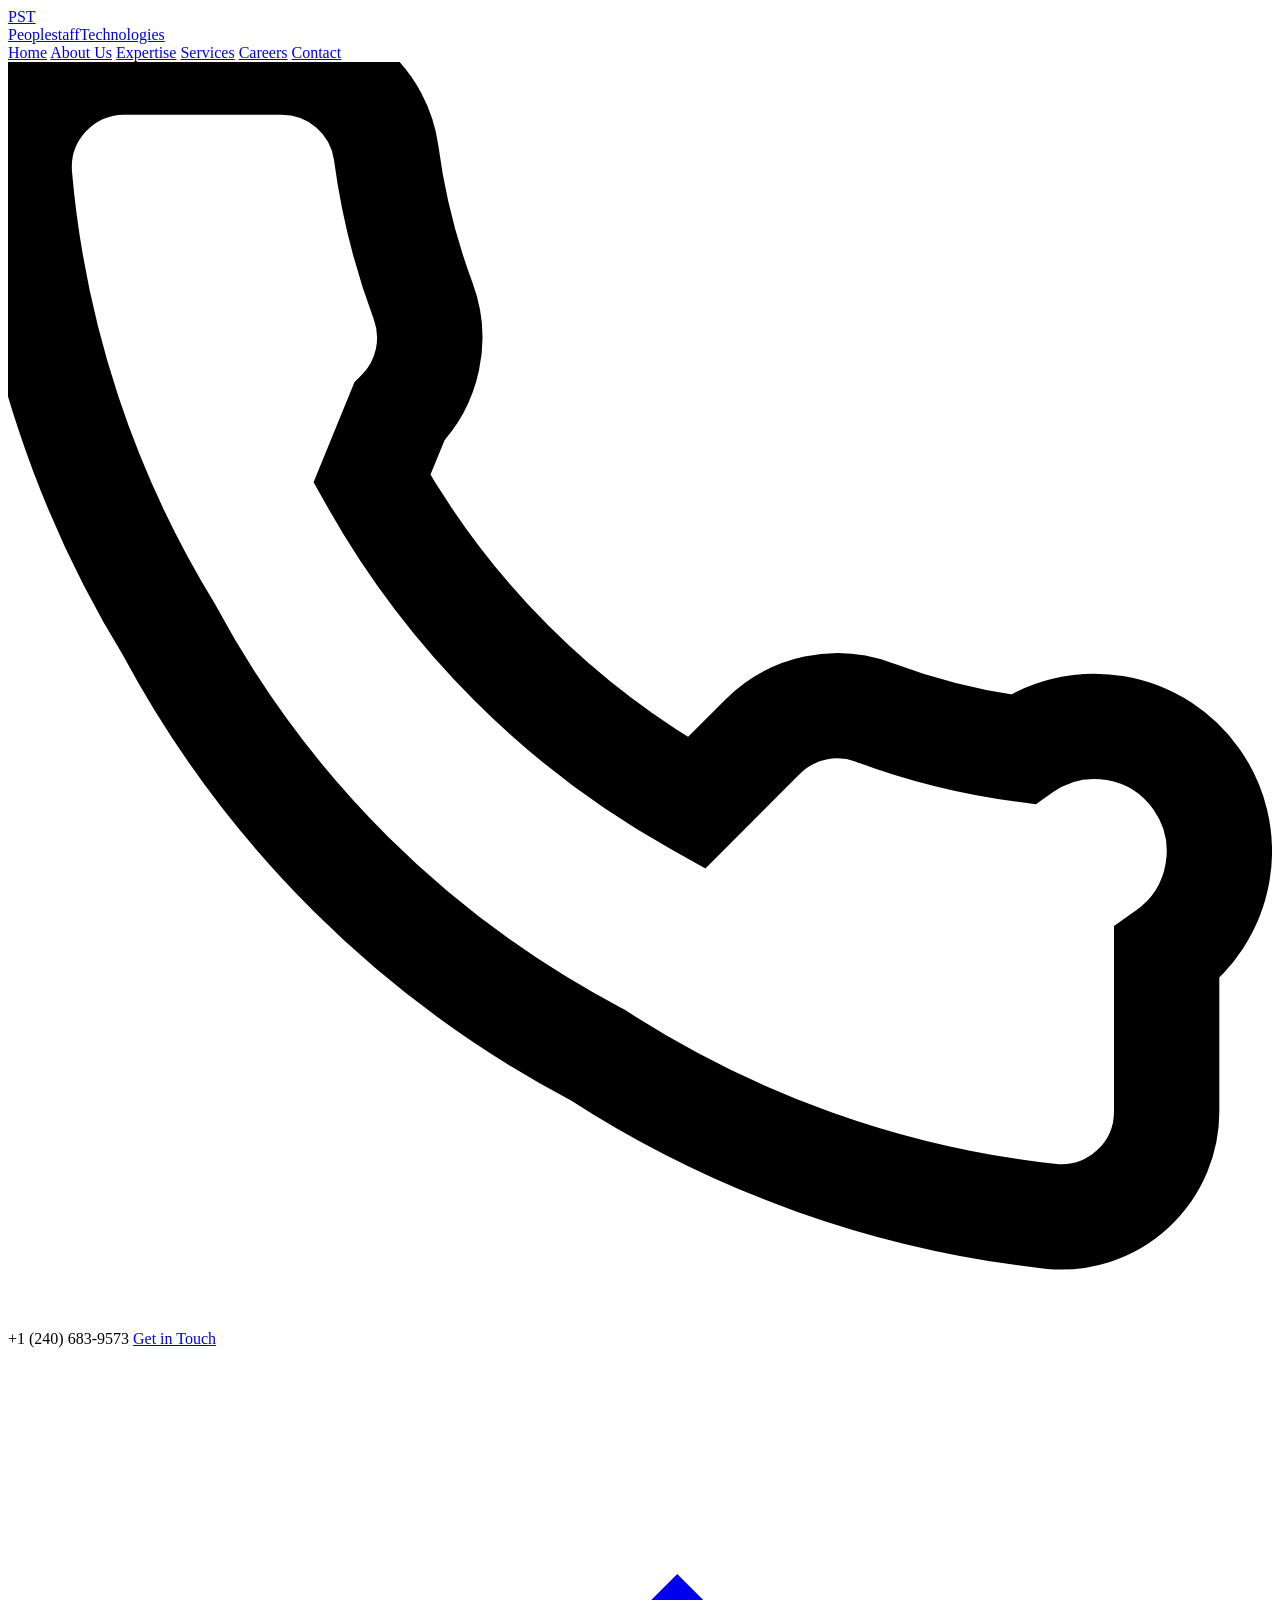
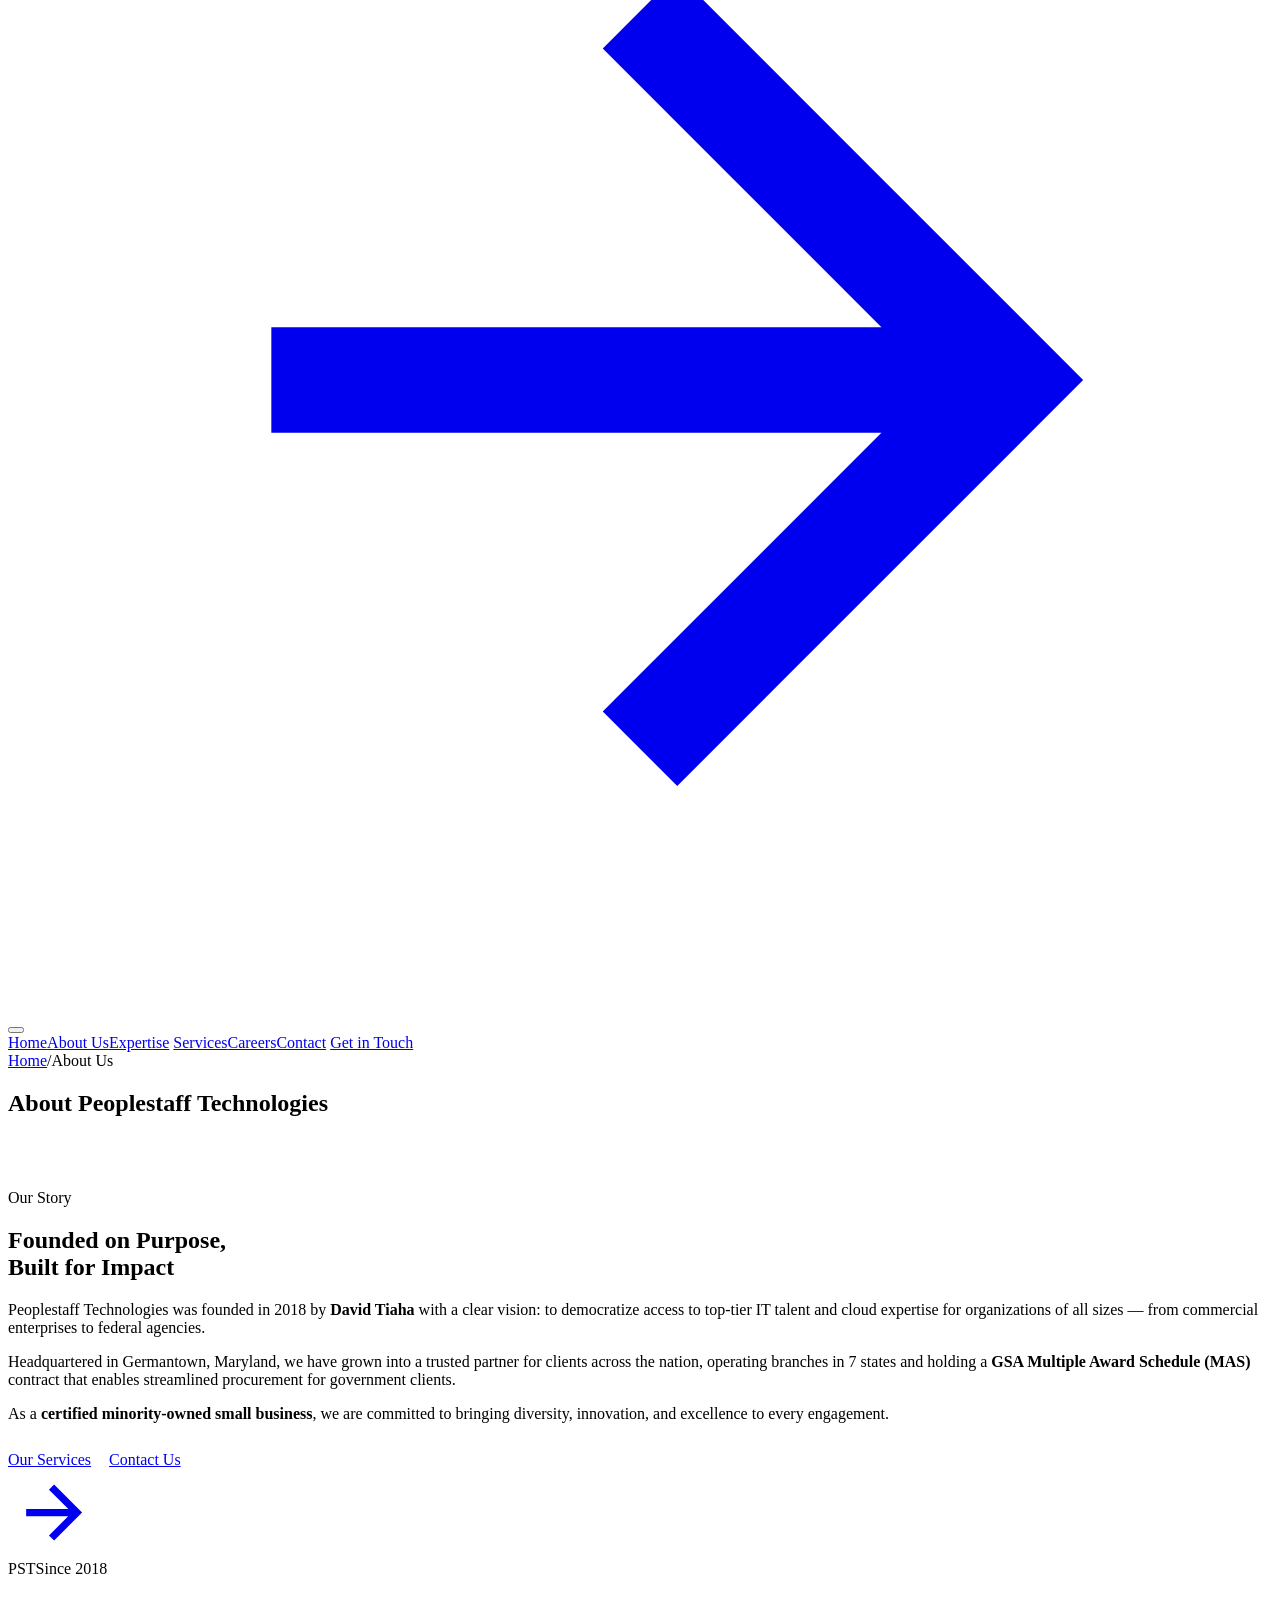
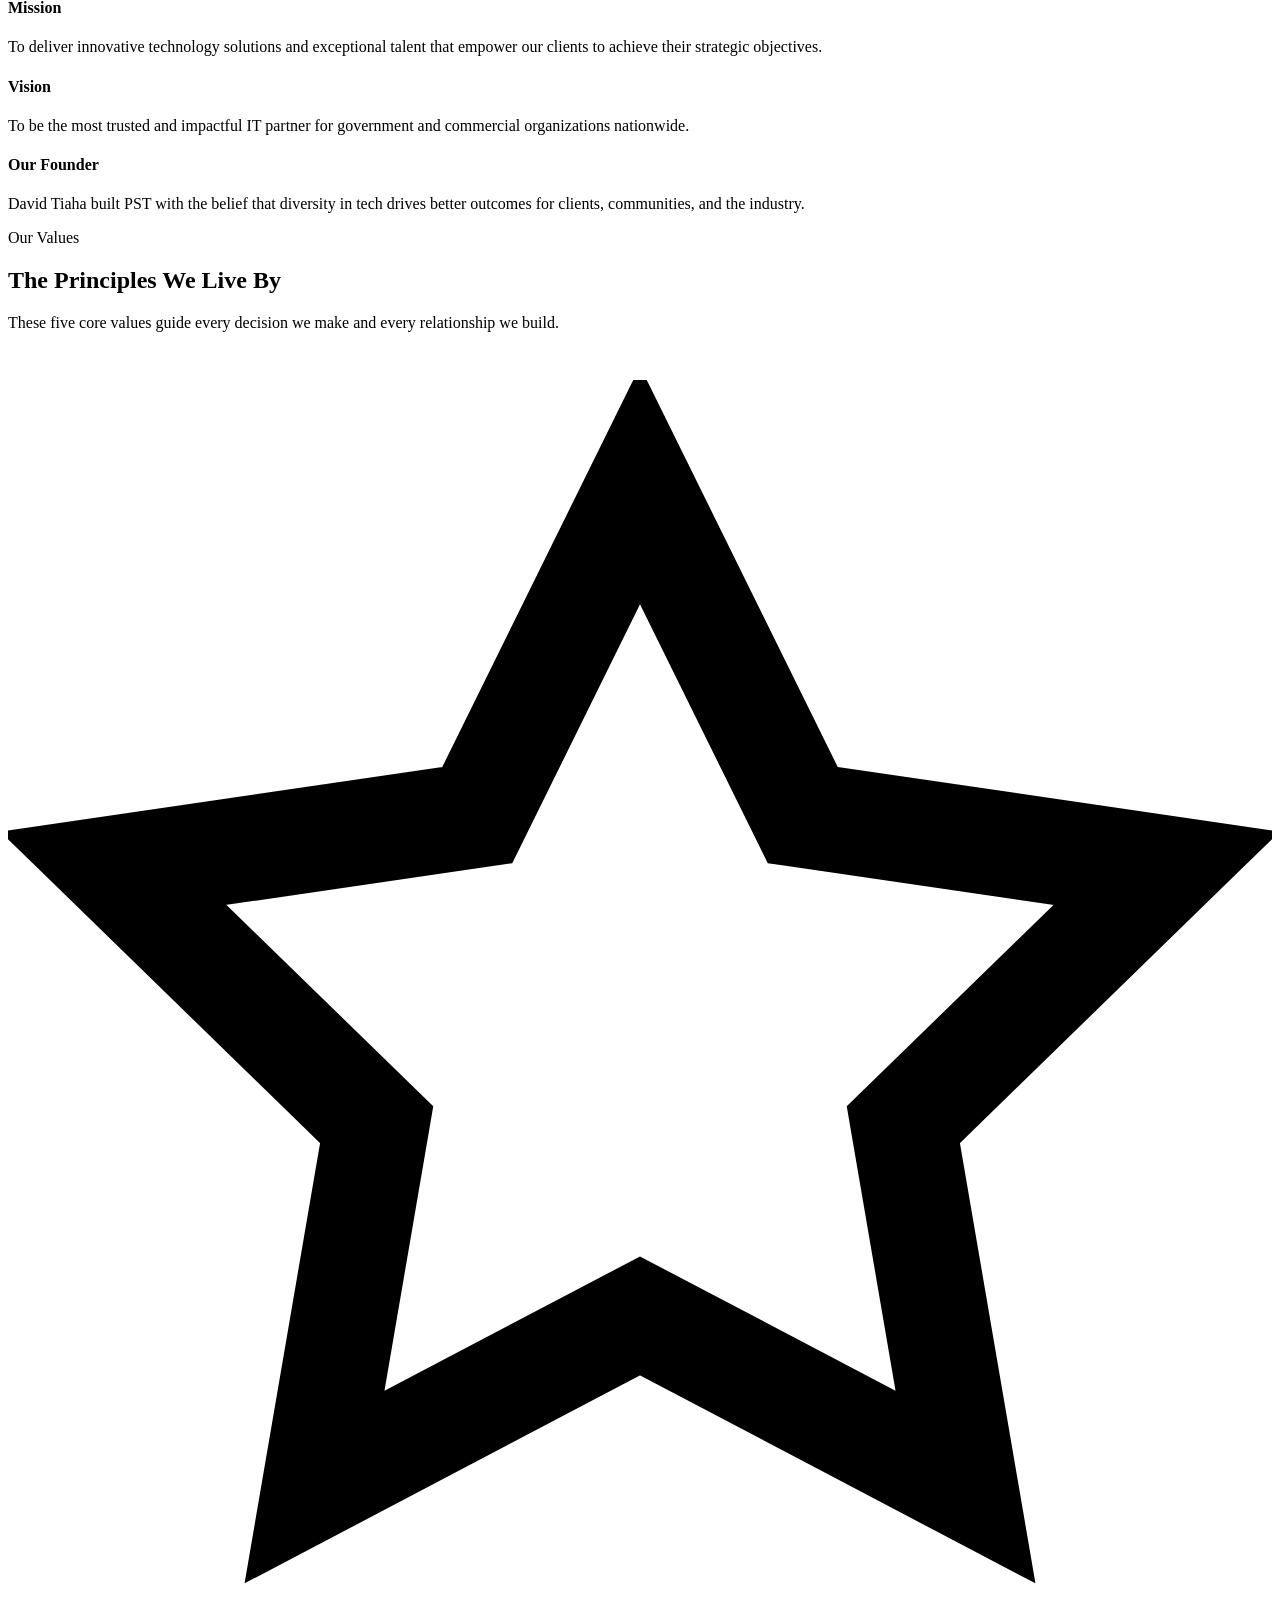
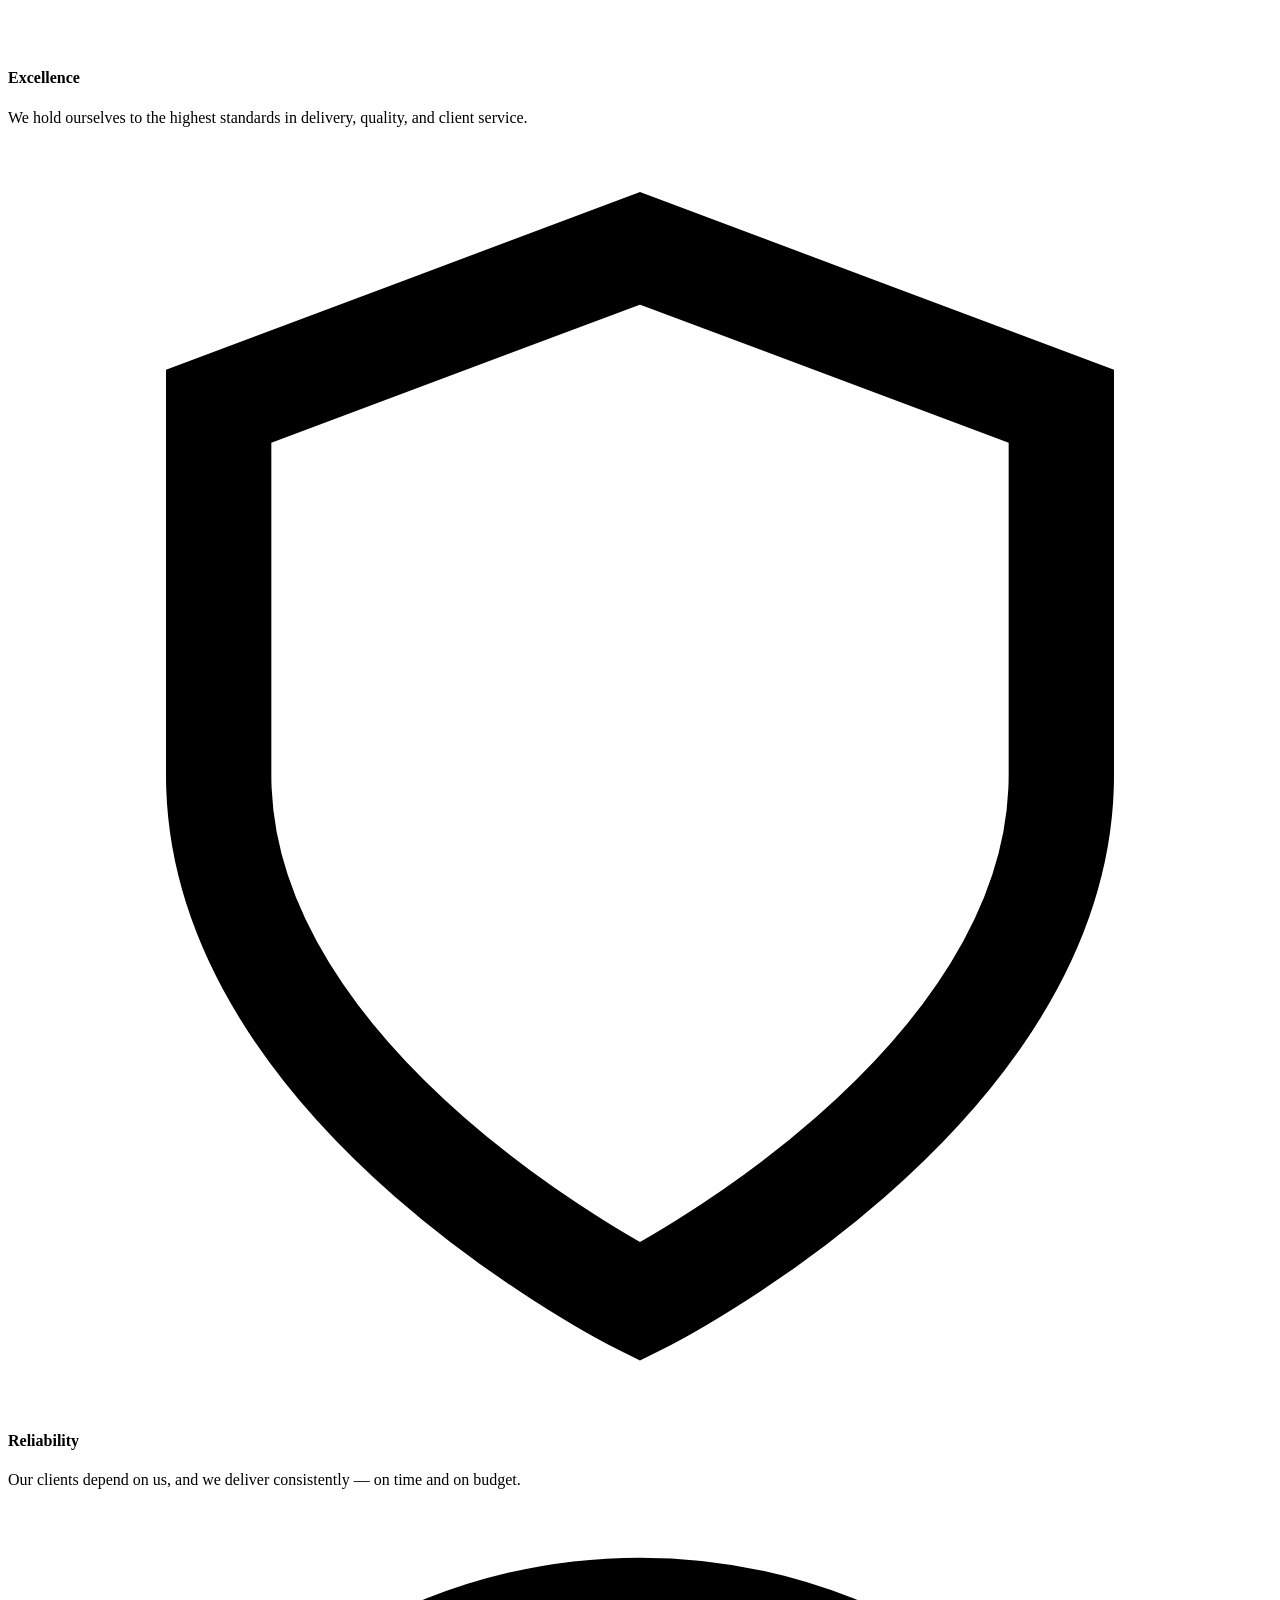
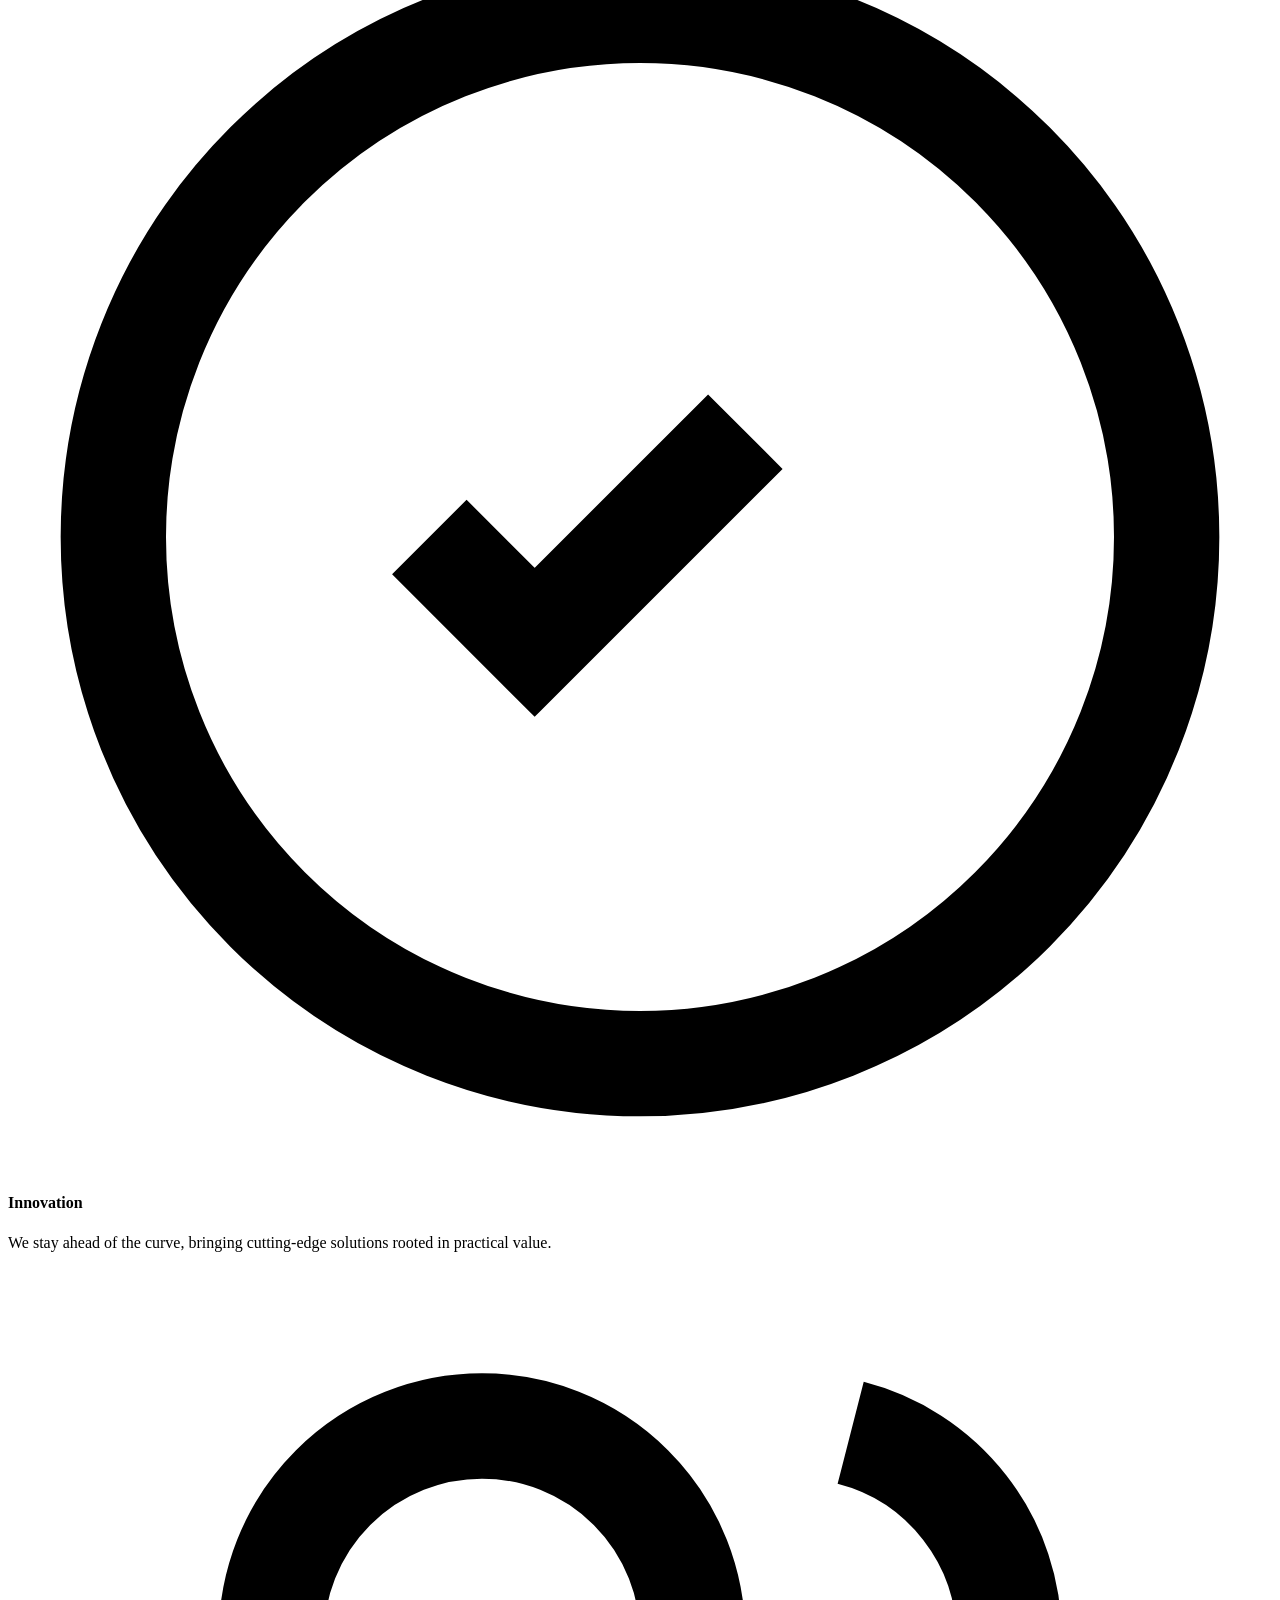
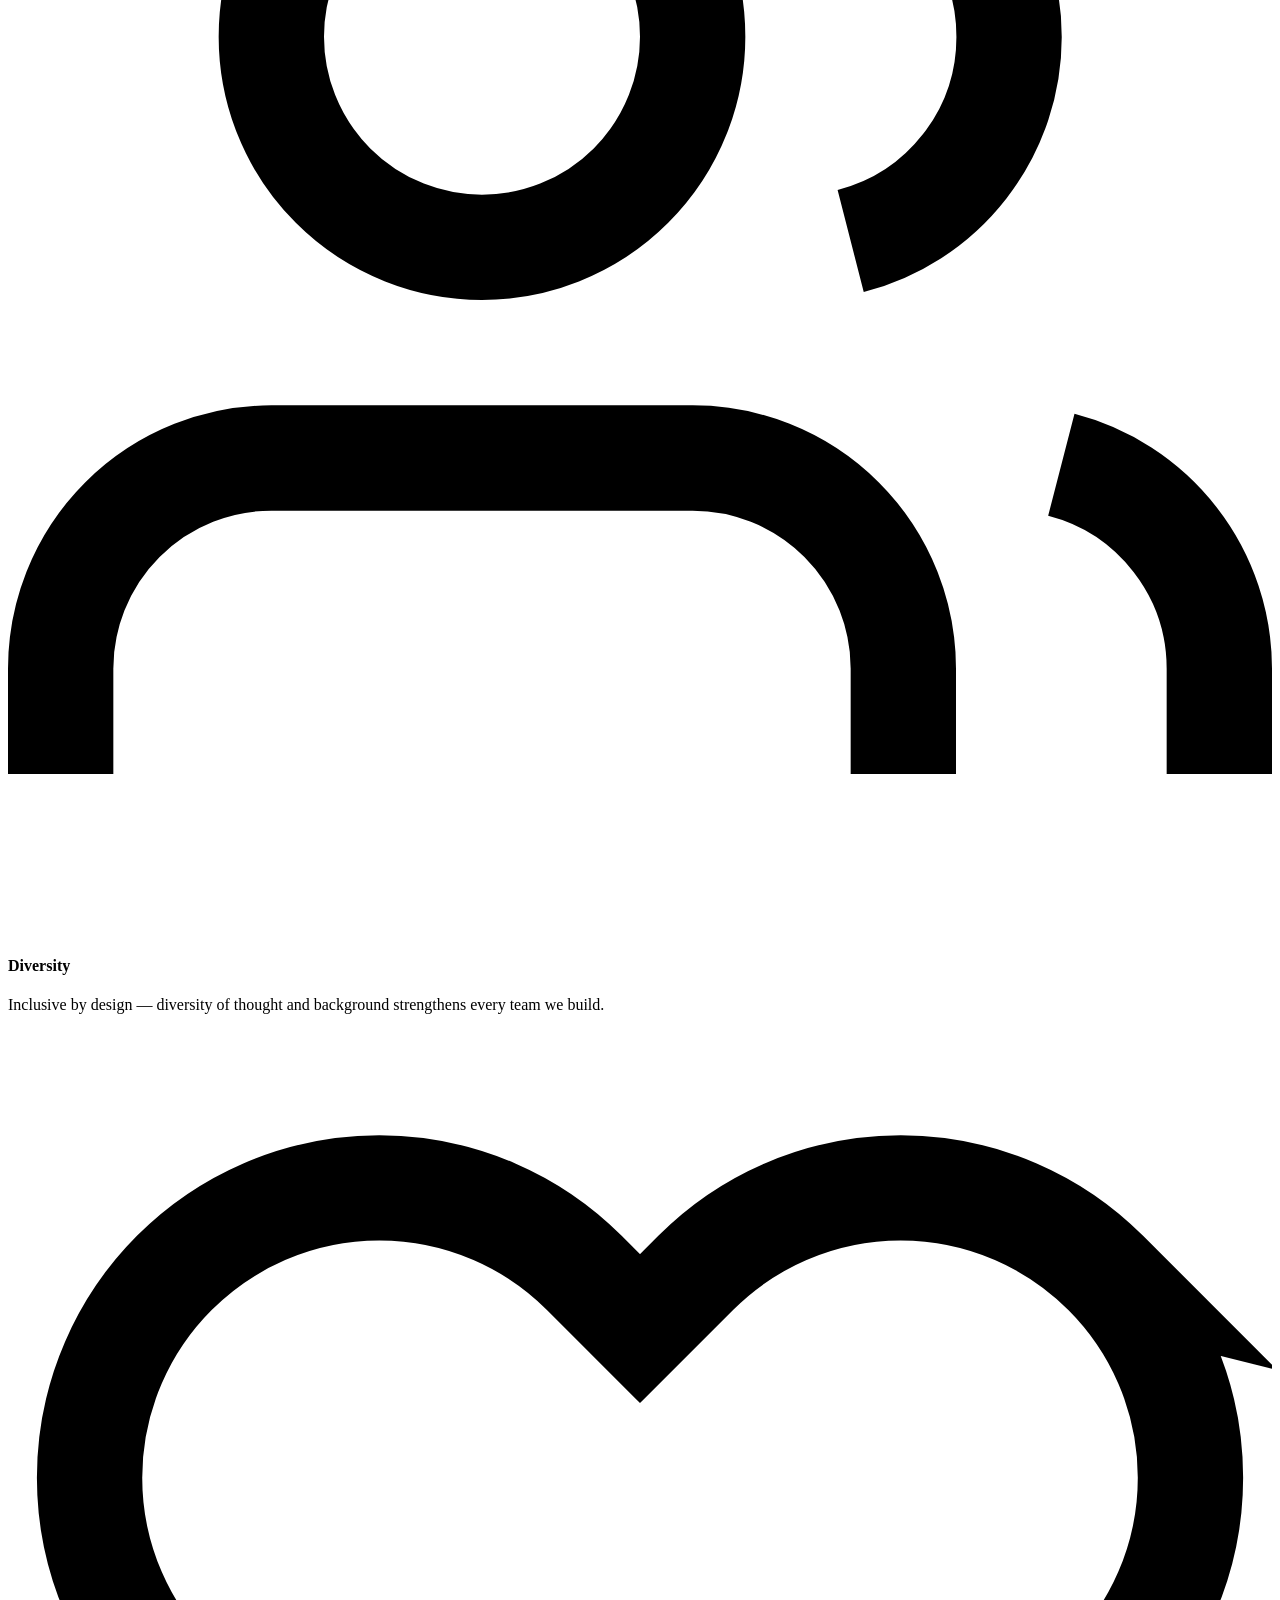
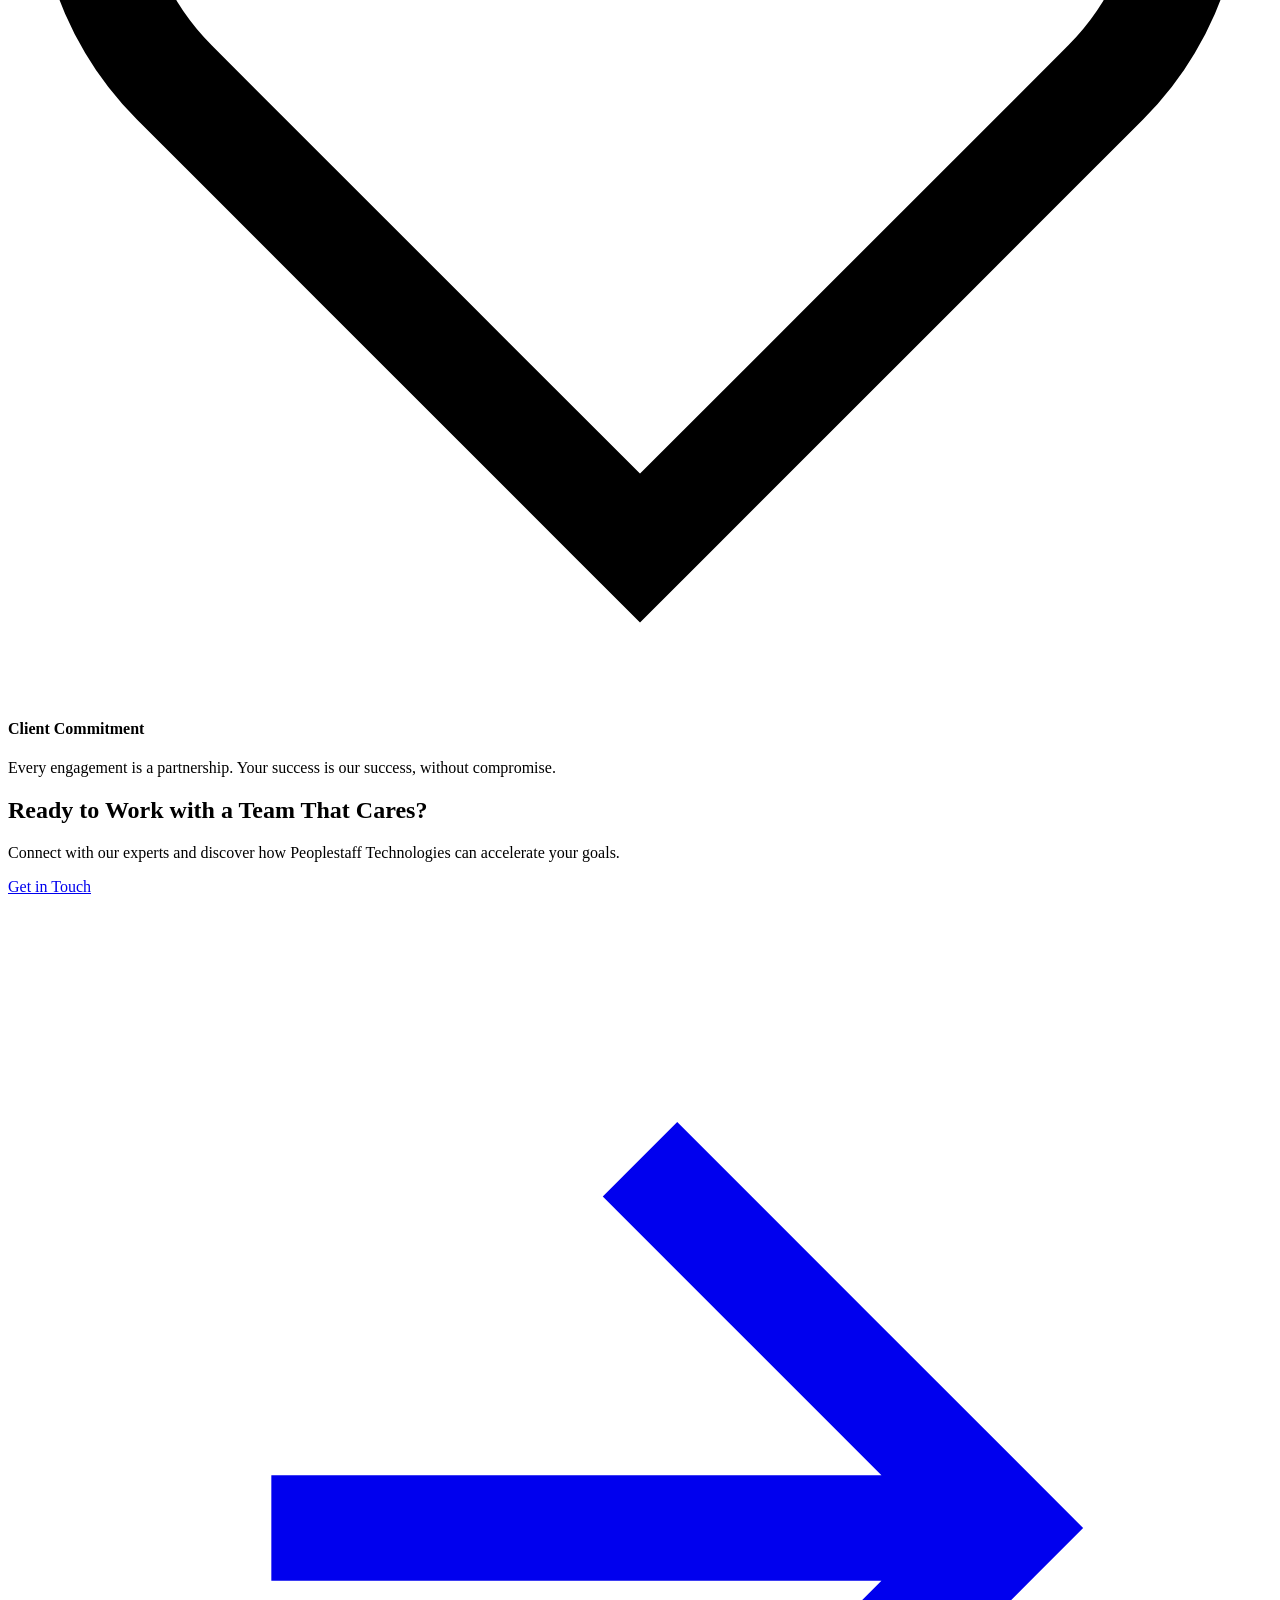
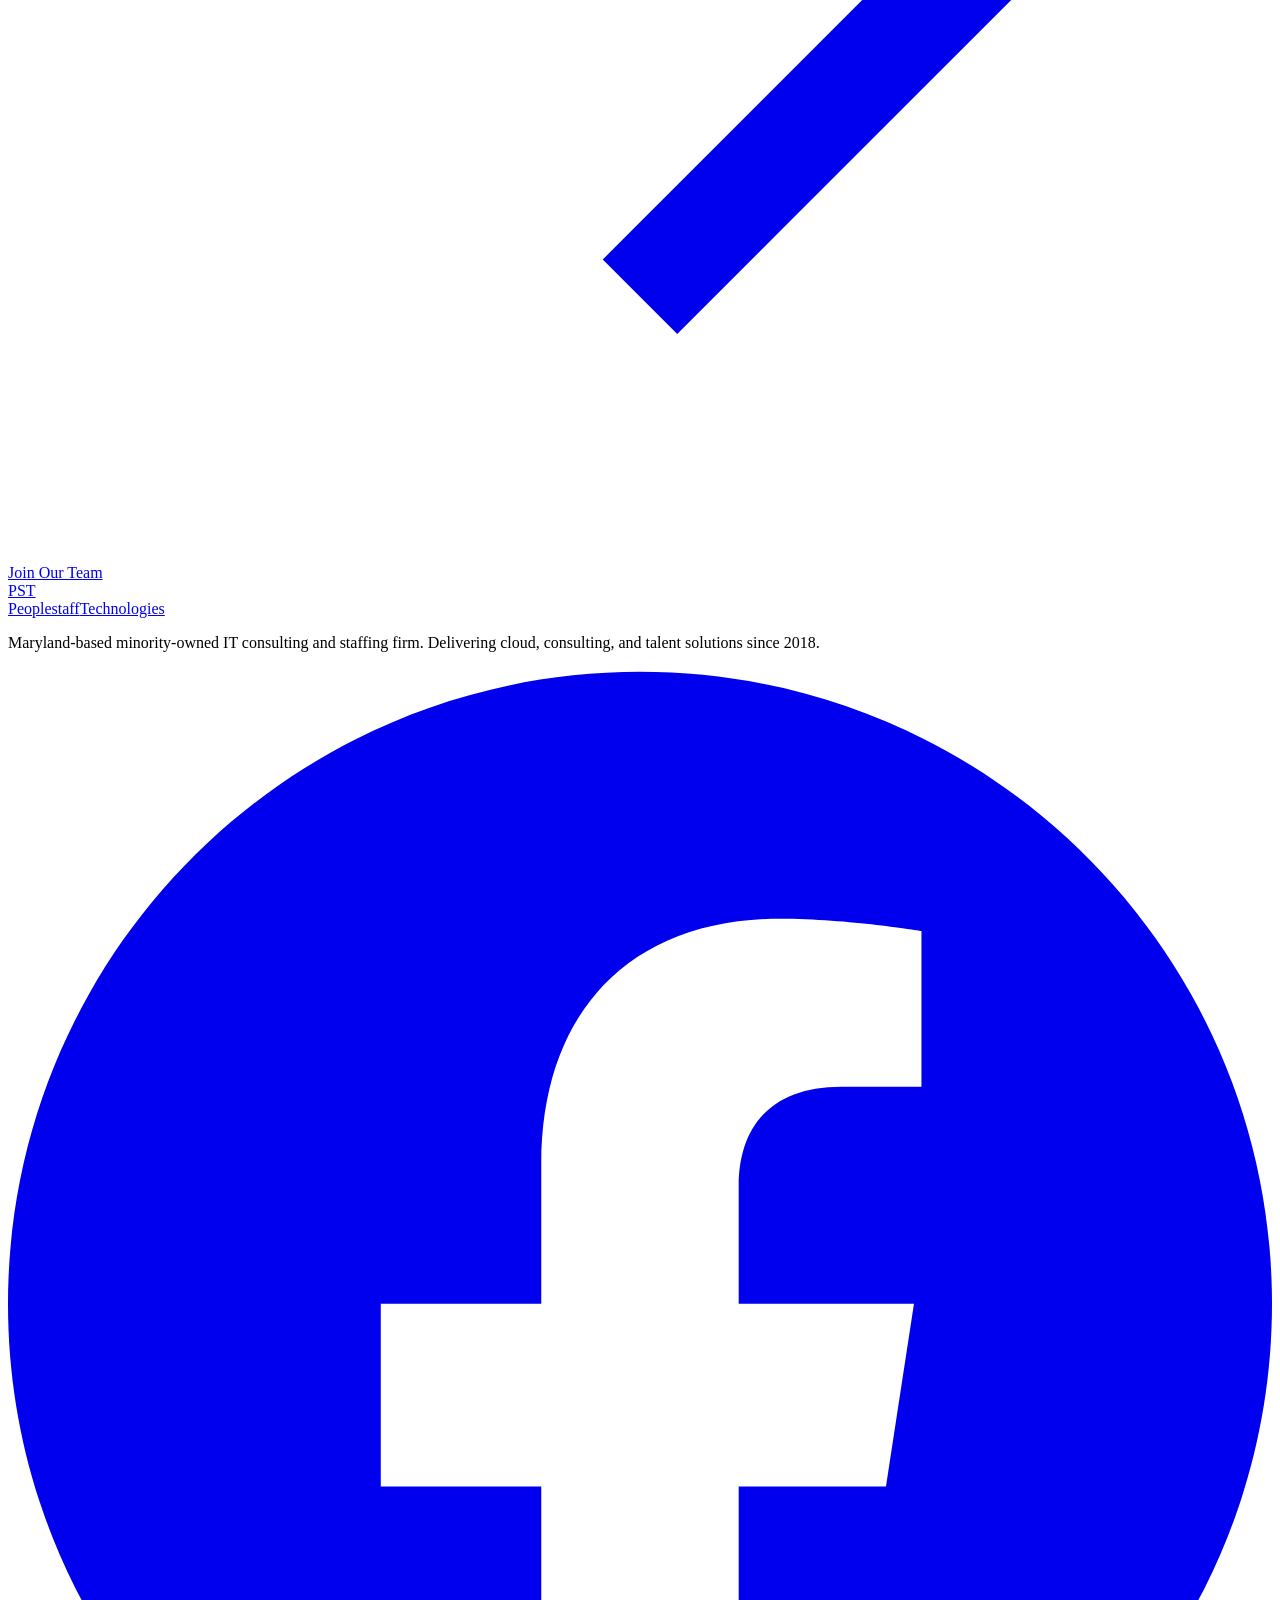
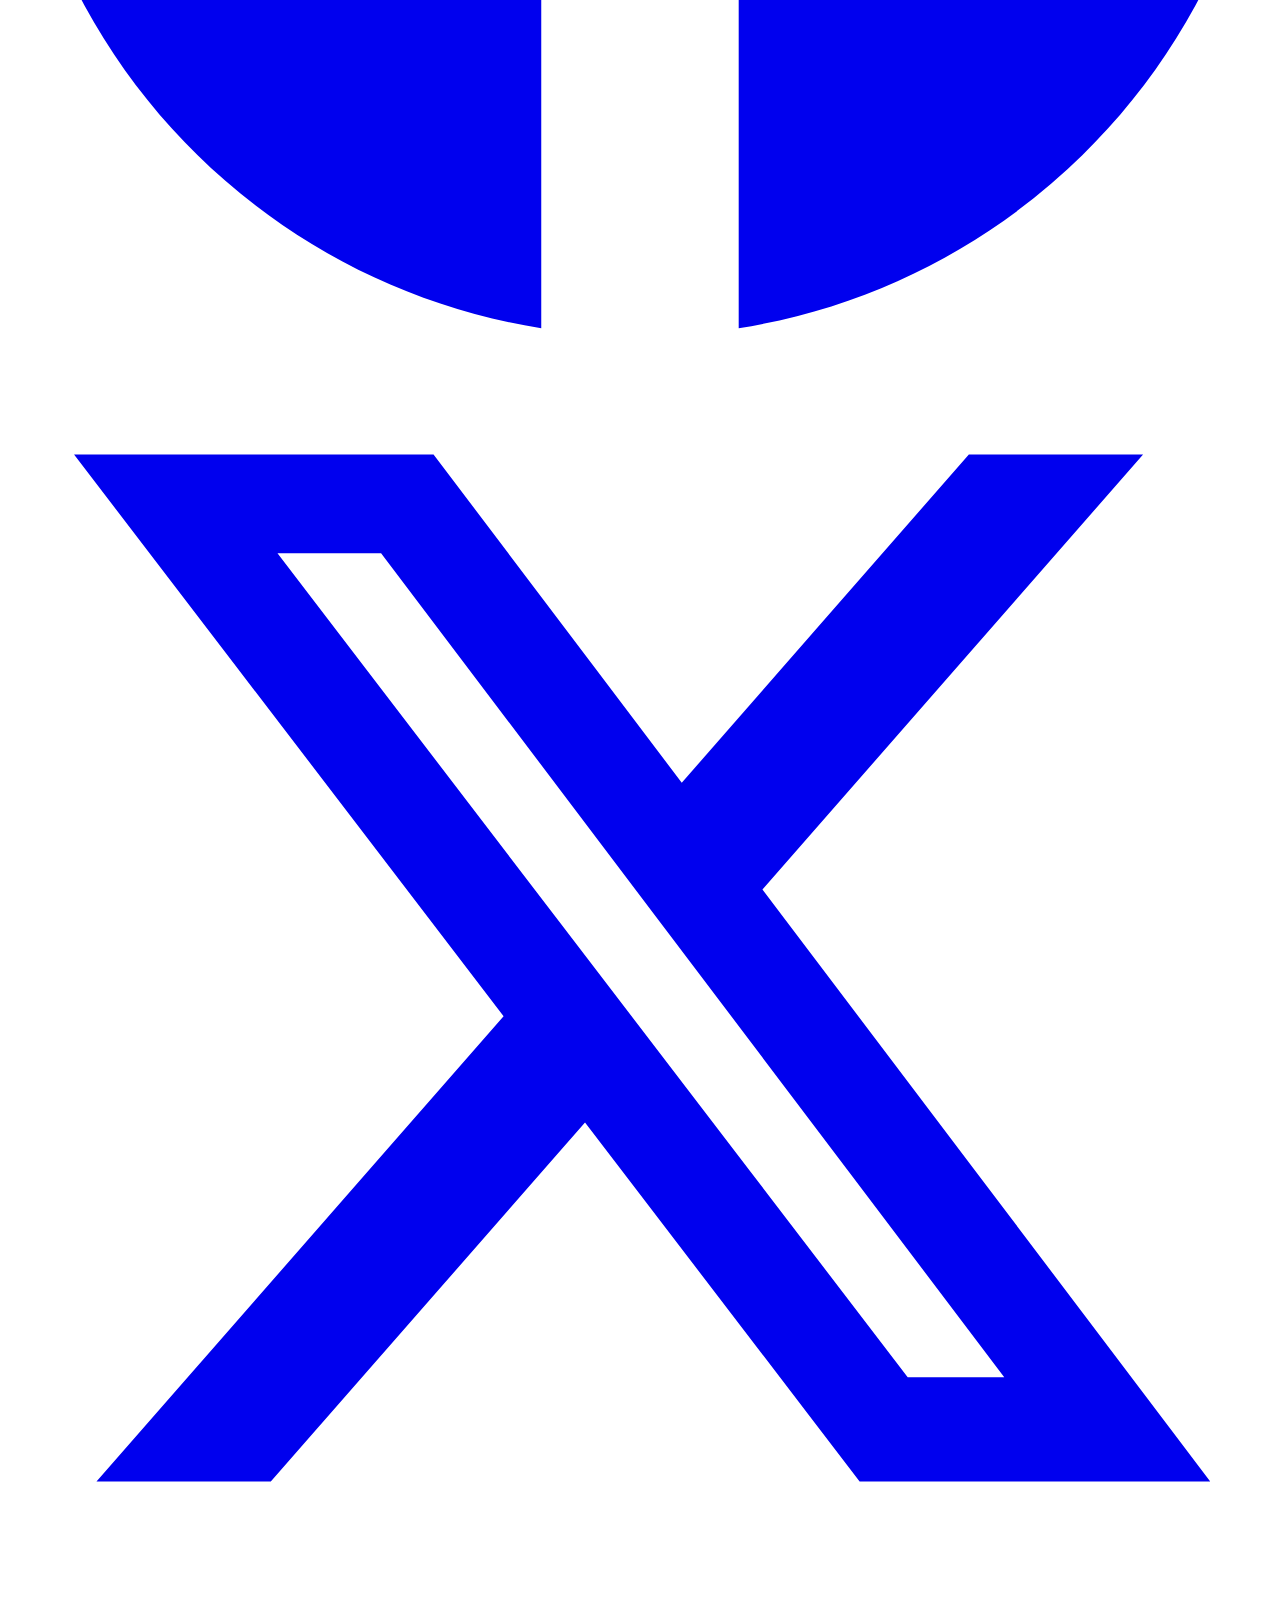
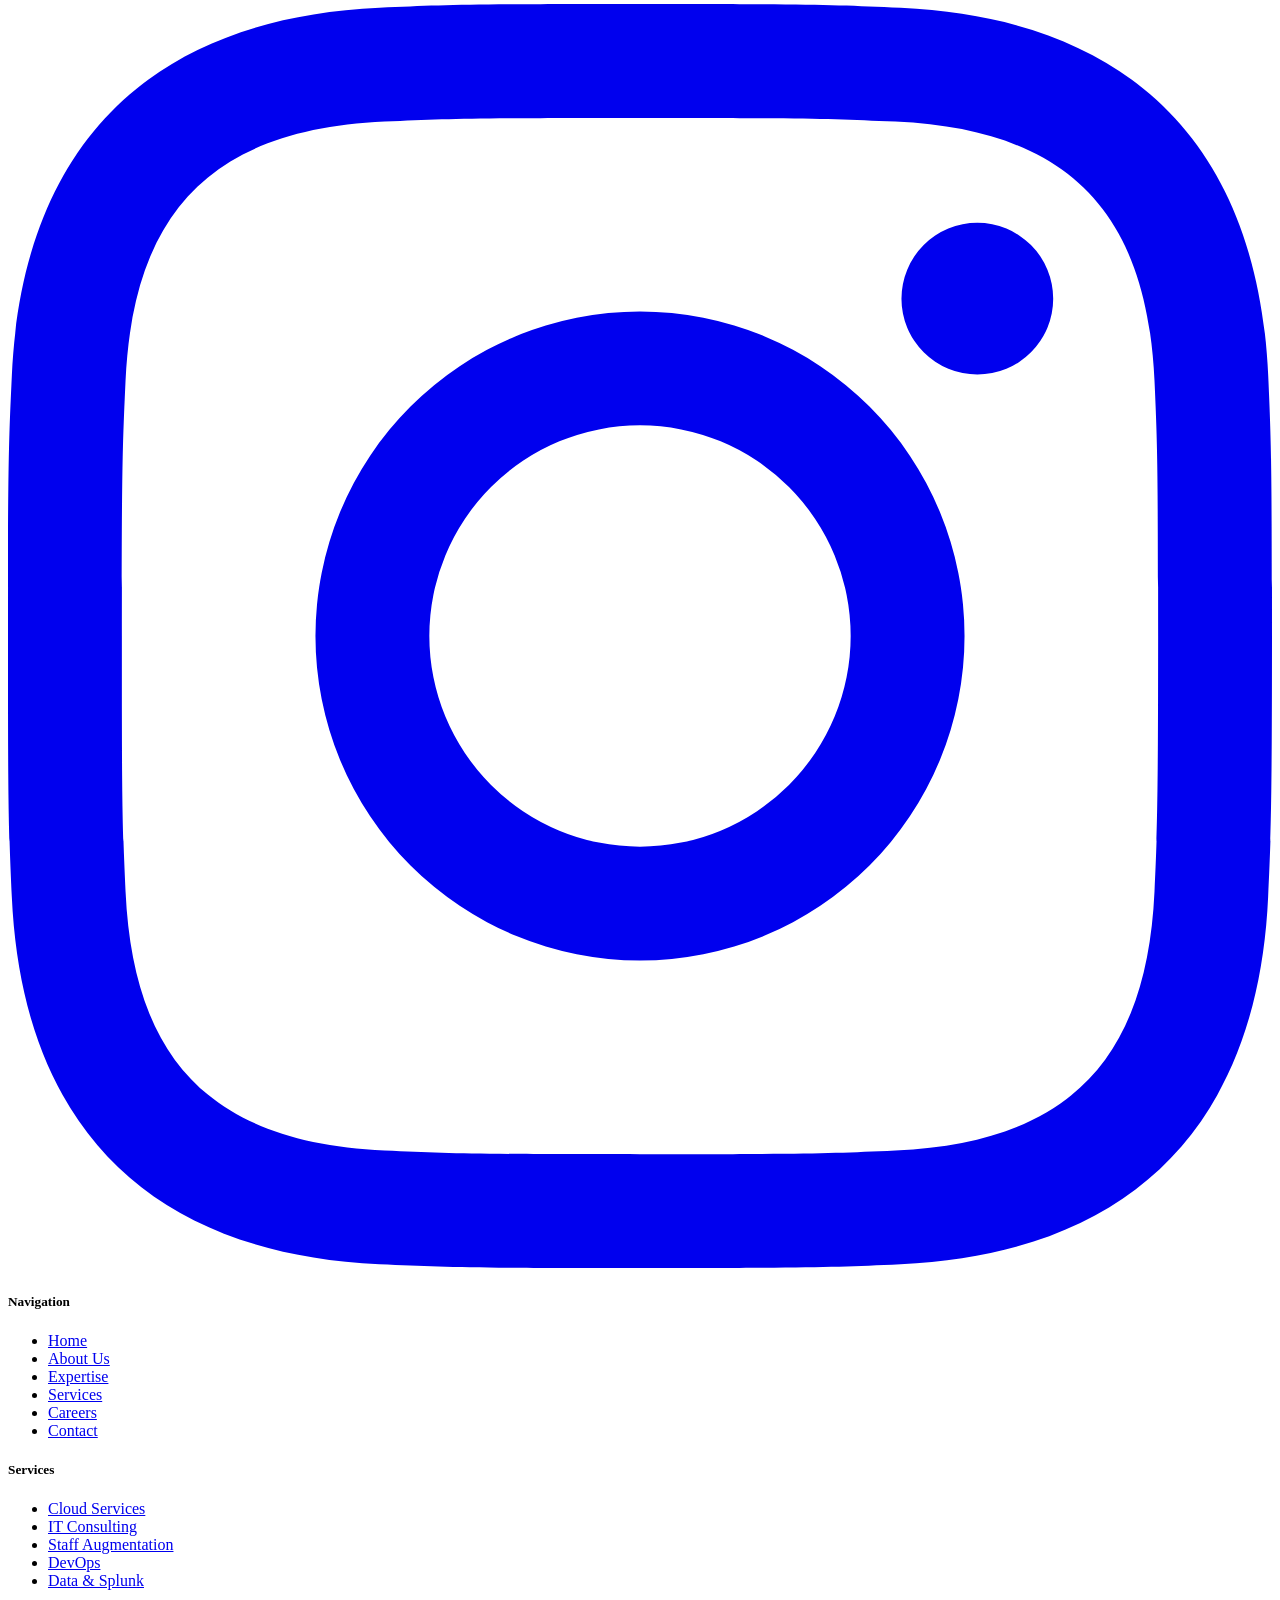
==== about.html @ 3a7fc63e "Add files via upload" ====
<!DOCTYPE html>
<html lang="en">
<head>
  <meta charset="UTF-8"/>
  <meta name="viewport" content="width=device-width, initial-scale=1.0"/>
  <title>About Us | Peoplestaff Technologies</title>
  <meta name="description" content="Learn about Peoplestaff Technologies — founded in 2018 by David Tiaha, a Maryland-based minority-owned IT firm built on excellence, reliability, and innovation."/>
  <link rel="stylesheet" href="css/style.css"/>
</head>
<body>

<header id="header">
  <div class="container">
    <div class="header-inner">
      <a href="index.html" class="logo">
        <div class="logo-mark">PST</div>
        <div class="logo-text"><span>Peoplestaff</span><span>Technologies</span></div>
      </a>
      <nav class="nav">
        <a href="index.html">Home</a>
        <a href="about.html" class="active">About Us</a>
        <a href="expertise.html">Expertise</a>
        <a href="services.html">Services</a>
        <a href="careers.html">Careers</a>
        <a href="contact.html">Contact</a>
      </nav>
      <div class="nav-actions">
        <span class="nav-contact">
          <svg viewBox="0 0 24 24" fill="none" stroke="currentColor" stroke-width="2"><path d="M22 16.92v3a2 2 0 01-2.18 2 19.79 19.79 0 01-8.63-3.07A19.5 19.5 0 013.07 10.8 19.79 19.79 0 01.22 2.18 2 2 0 012.18 0h3a2 2 0 012 1.72c.127.96.361 1.903.7 2.81a2 2 0 01-.45 2.11L6.91 7.91a16 16 0 006.16 6.16l1.27-1.27a2 2 0 012.11-.45c.907.339 1.85.573 2.81.7A2 2 0 0122 16.92z"/></svg>
          +1 (240) 683-9573
        </span>
        <a href="contact.html" class="btn btn-primary">Get in Touch <svg viewBox="0 0 24 24" fill="none" stroke="currentColor" stroke-width="2"><path d="M5 12h14M12 5l7 7-7 7"/></svg></a>
        <button class="menu-toggle" aria-label="Menu"><span></span><span></span><span></span></button>
      </div>
    </div>
  </div>
</header>
<nav class="mobile-nav">
  <a href="index.html">Home</a><a href="about.html" class="active">About Us</a><a href="expertise.html">Expertise</a>
  <a href="services.html">Services</a><a href="careers.html">Careers</a><a href="contact.html">Contact</a>
  <a href="contact.html" class="btn btn-primary">Get in Touch</a>
</nav>

<div class="page-content">

<!-- ── Page Hero ── -->
<section class="page-hero">
  <div class="container">
    <div class="page-hero-content">
      <div class="breadcrumb">
        <a href="index.html">Home</a><span class="breadcrumb-sep">/</span><span>About Us</span>
      </div>
      <h1>About Peoplestaff Technologies</h1>
      <p style="color:rgba(255,255,255,0.65);margin-top:10px;max-width:520px;">A minority-owned technology firm on a mission to bridge the talent gap and accelerate digital transformation.</p>
    </div>
  </div>
</section>

<!-- ── Story ── -->
<section class="section">
  <div class="container">
    <div class="about-grid">
      <div>
        <div class="badge fade-up">Our Story</div>
        <h2 class="fade-up">Founded on Purpose,<br/>Built for Impact</h2>
        <p class="fade-up" style="margin-top:16px;">Peoplestaff Technologies was founded in 2018 by <strong>David Tiaha</strong> with a clear vision: to democratize access to top-tier IT talent and cloud expertise for organizations of all sizes — from commercial enterprises to federal agencies.</p>
        <p class="fade-up" style="margin-top:12px;">Headquartered in Germantown, Maryland, we have grown into a trusted partner for clients across the nation, operating branches in 7 states and holding a <strong>GSA Multiple Award Schedule (MAS)</strong> contract that enables streamlined procurement for government clients.</p>
        <p class="fade-up" style="margin-top:12px;">As a <strong>certified minority-owned small business</strong>, we are committed to bringing diversity, innovation, and excellence to every engagement.</p>
        <div style="display:flex;gap:14px;flex-wrap:wrap;margin-top:28px;" class="fade-up">
          <a href="services.html" class="btn btn-primary">Our Services <svg viewBox="0 0 24 24" fill="none" stroke="currentColor" stroke-width="2"><path d="M5 12h14M12 5l7 7-7 7"/></svg></a>
          <a href="contact.html" class="btn btn-outline">Contact Us</a>
        </div>
      </div>

      <div class="about-visual fade-up">
        <div class="about-logo">PST<span class="about-year-badge">Since 2018</span></div>
        <div class="mvv-grid">
          <div class="mvv-card">
            <h4>Mission</h4>
            <p>To deliver innovative technology solutions and exceptional talent that empower our clients to achieve their strategic objectives.</p>
          </div>
          <div class="mvv-card">
            <h4>Vision</h4>
            <p>To be the most trusted and impactful IT partner for government and commercial organizations nationwide.</p>
          </div>
          <div class="mvv-card">
            <h4>Our Founder</h4>
            <p>David Tiaha built PST with the belief that diversity in tech drives better outcomes for clients, communities, and the industry.</p>
          </div>
        </div>
      </div>
    </div>
  </div>
</section>

<!-- ── Core Values ── -->
<section class="section about-mission">
  <div class="container">
    <div class="section-header centered fade-up">
      <div class="badge">Our Values</div>
      <h2>The Principles We Live By</h2>
      <p>These five core values guide every decision we make and every relationship we build.</p>
    </div>
    <div class="values-grid" style="margin-top:48px;">
      <div class="value-card fade-up delay-1">
        <div class="value-icon"><svg viewBox="0 0 24 24" fill="none" stroke="currentColor" stroke-width="2"><polygon points="12 2 15.09 8.26 22 9.27 17 14.14 18.18 21.02 12 17.77 5.82 21.02 7 14.14 2 9.27 8.91 8.26 12 2"/></svg></div>
        <h4>Excellence</h4>
        <p>We hold ourselves to the highest standards in delivery, quality, and client service.</p>
      </div>
      <div class="value-card fade-up delay-2">
        <div class="value-icon"><svg viewBox="0 0 24 24" fill="none" stroke="currentColor" stroke-width="2"><path d="M12 22s8-4 8-10V5l-8-3-8 3v7c0 6 8 10 8 10z"/></svg></div>
        <h4>Reliability</h4>
        <p>Our clients depend on us, and we deliver consistently — on time and on budget.</p>
      </div>
      <div class="value-card fade-up delay-3">
        <div class="value-icon"><svg viewBox="0 0 24 24" fill="none" stroke="currentColor" stroke-width="2"><circle cx="12" cy="12" r="10"/><path d="M8 12l2 2 4-4"/></svg></div>
        <h4>Innovation</h4>
        <p>We stay ahead of the curve, bringing cutting-edge solutions rooted in practical value.</p>
      </div>
      <div class="value-card fade-up delay-4">
        <div class="value-icon"><svg viewBox="0 0 24 24" fill="none" stroke="currentColor" stroke-width="2"><path d="M17 21v-2a4 4 0 00-4-4H5a4 4 0 00-4 4v2"/><circle cx="9" cy="7" r="4"/><path d="M23 21v-2a4 4 0 00-3-3.87M16 3.13a4 4 0 010 7.75"/></svg></div>
        <h4>Diversity</h4>
        <p>Inclusive by design — diversity of thought and background strengthens every team we build.</p>
      </div>
      <div class="value-card fade-up" style="transition-delay:0.5s">
        <div class="value-icon"><svg viewBox="0 0 24 24" fill="none" stroke="currentColor" stroke-width="2"><path d="M20.84 4.61a5.5 5.5 0 00-7.78 0L12 5.67l-1.06-1.06a5.5 5.5 0 00-7.78 7.78l1.06 1.06L12 21.23l7.78-7.78 1.06-1.06a5.5 5.5 0 000-7.78z"/></svg></div>
        <h4>Client Commitment</h4>
        <p>Every engagement is a partnership. Your success is our success, without compromise.</p>
      </div>
    </div>
  </div>
</section>

<!-- ── CTA ── -->
<section class="cta-section">
  <div class="container">
    <div class="cta-inner">
      <div>
        <h2>Ready to Work with a Team That Cares?</h2>
        <p>Connect with our experts and discover how Peoplestaff Technologies can accelerate your goals.</p>
      </div>
      <div class="cta-actions">
        <a href="contact.html" class="btn btn-primary">Get in Touch <svg viewBox="0 0 24 24" fill="none" stroke="currentColor" stroke-width="2"><path d="M5 12h14M12 5l7 7-7 7"/></svg></a>
        <a href="careers.html" class="btn btn-ghost">Join Our Team</a>
      </div>
    </div>
  </div>
</section>

</div>

<footer id="footer">
  <div class="container">
    <div class="footer-top">
      <div class="footer-brand">
        <a href="index.html" class="logo"><div class="logo-mark">PST</div><div class="logo-text"><span>Peoplestaff</span><span>Technologies</span></div></a>
        <p>Maryland-based minority-owned IT consulting and staffing firm. Delivering cloud, consulting, and talent solutions since 2018.</p>
        <div class="footer-socials">
          <a href="#" class="social-btn"><svg viewBox="0 0 24 24" fill="currentColor"><path d="M24 12.073c0-6.627-5.373-12-12-12s-12 5.373-12 12c0 5.99 4.388 10.954 10.125 11.854v-8.385H7.078v-3.47h3.047V9.43c0-3.007 1.792-4.669 4.533-4.669 1.312 0 2.686.235 2.686.235v2.953H15.83c-1.491 0-1.956.925-1.956 1.874v2.25h3.328l-.532 3.47h-2.796v8.385C19.612 23.027 24 18.062 24 12.073z"/></svg></a>
          <a href="#" class="social-btn"><svg viewBox="0 0 24 24" fill="currentColor"><path d="M18.244 2.25h3.308l-7.227 8.26 8.502 11.24H16.17l-5.214-6.817L4.99 21.75H1.68l7.73-8.835L1.254 2.25H8.08l4.713 6.231zm-1.161 17.52h1.833L7.084 4.126H5.117z"/></svg></a>
          <a href="#" class="social-btn"><svg viewBox="0 0 24 24" fill="currentColor"><path d="M12 2.163c3.204 0 3.584.012 4.85.07 3.252.148 4.771 1.691 4.919 4.919.058 1.265.069 1.645.069 4.849 0 3.205-.012 3.584-.069 4.849-.149 3.225-1.664 4.771-4.919 4.919-1.266.058-1.644.07-4.85.07-3.204 0-3.584-.012-4.849-.07-3.26-.149-4.771-1.699-4.919-4.92-.058-1.265-.07-1.644-.07-4.849 0-3.204.013-3.583.07-4.849.149-3.227 1.664-4.771 4.919-4.919 1.266-.057 1.645-.069 4.849-.069zM12 0C8.741 0 8.333.014 7.053.072 2.695.272.273 2.69.073 7.052.014 8.333 0 8.741 0 12c0 3.259.014 3.668.072 4.948.2 4.358 2.618 6.78 6.98 6.98C8.333 23.986 8.741 24 12 24c3.259 0 3.668-.014 4.948-.072 4.354-.2 6.782-2.618 6.979-6.98.059-1.28.073-1.689.073-4.948 0-3.259-.014-3.667-.072-4.947-.196-4.354-2.617-6.78-6.979-6.98C15.668.014 15.259 0 12 0zm0 5.838a6.162 6.162 0 100 12.324 6.162 6.162 0 000-12.324zM12 16a4 4 0 110-8 4 4 0 010 8zm6.406-11.845a1.44 1.44 0 100 2.881 1.44 1.44 0 000-2.881z"/></svg></a>
        </div>
      </div>
      <div class="footer-col"><h5>Navigation</h5><ul><li><a href="index.html">Home</a></li><li><a href="about.html">About Us</a></li><li><a href="expertise.html">Expertise</a></li><li><a href="services.html">Services</a></li><li><a href="careers.html">Careers</a></li><li><a href="contact.html">Contact</a></li></ul></div>
      <div class="footer-col"><h5>Services</h5><ul><li><a href="services.html">Cloud Services</a></li><li><a href="services.html">IT Consulting</a></li><li><a href="services.html">Staff Augmentation</a></li><li><a href="expertise.html">DevOps</a></li><li><a href="expertise.html">Data & Splunk</a></li></ul></div>
      <div class="footer-col"><h5>Contact</h5>
        <div class="footer-contact-item"><svg viewBox="0 0 24 24" fill="none" stroke="currentColor" stroke-width="2"><path d="M21 10c0 7-9 13-9 13s-9-6-9-13a9 9 0 0118 0z"/><circle cx="12" cy="10" r="3"/></svg><span>11604 Tall Pines Dr, Germantown, MD 20876</span></div>
        <div class="footer-contact-item"><svg viewBox="0 0 24 24" fill="none" stroke="currentColor" stroke-width="2"><path d="M22 16.92v3a2 2 0 01-2.18 2 19.79 19.79 0 01-8.63-3.07A19.5 19.5 0 013.07 10.8 19.79 19.79 0 01.22 2.18 2 2 0 012.18 0h3a2 2 0 012 1.72c.127.96.361 1.903.7 2.81a2 2 0 01-.45 2.11L6.91 7.91a16 16 0 006.16 6.16l1.27-1.27a2 2 0 012.11-.45c.907.339 1.85.573 2.81.7A2 2 0 0122 16.92z"/></svg><span>+1 (240) 683-9573</span></div>
        <div class="footer-contact-item"><svg viewBox="0 0 24 24" fill="none" stroke="currentColor" stroke-width="2"><path d="M4 4h16c1.1 0 2 .9 2 2v12c0 1.1-.9 2-2 2H4c-1.1 0-2-.9-2-2V6c0-1.1.9-2 2-2z"/><polyline points="22,6 12,13 2,6"/></svg><span>info@peoplestaff-technologies.com</span></div>
      </div>
    </div>
    <div class="footer-bottom">
      <p>© 2024 Peoplestaff Technologies. All rights reserved.</p>
      <div class="footer-bottom-links"><a href="#">Privacy Policy</a><a href="#">Terms of Service</a></div>
    </div>
  </div>
</footer>

<button id="back-top" aria-label="Back to top"><svg viewBox="0 0 24 24" fill="none" stroke="currentColor" stroke-width="2.5"><path d="M18 15l-6-6-6 6"/></svg></button>
<script src="js/main.js"></script>
</body>
</html>
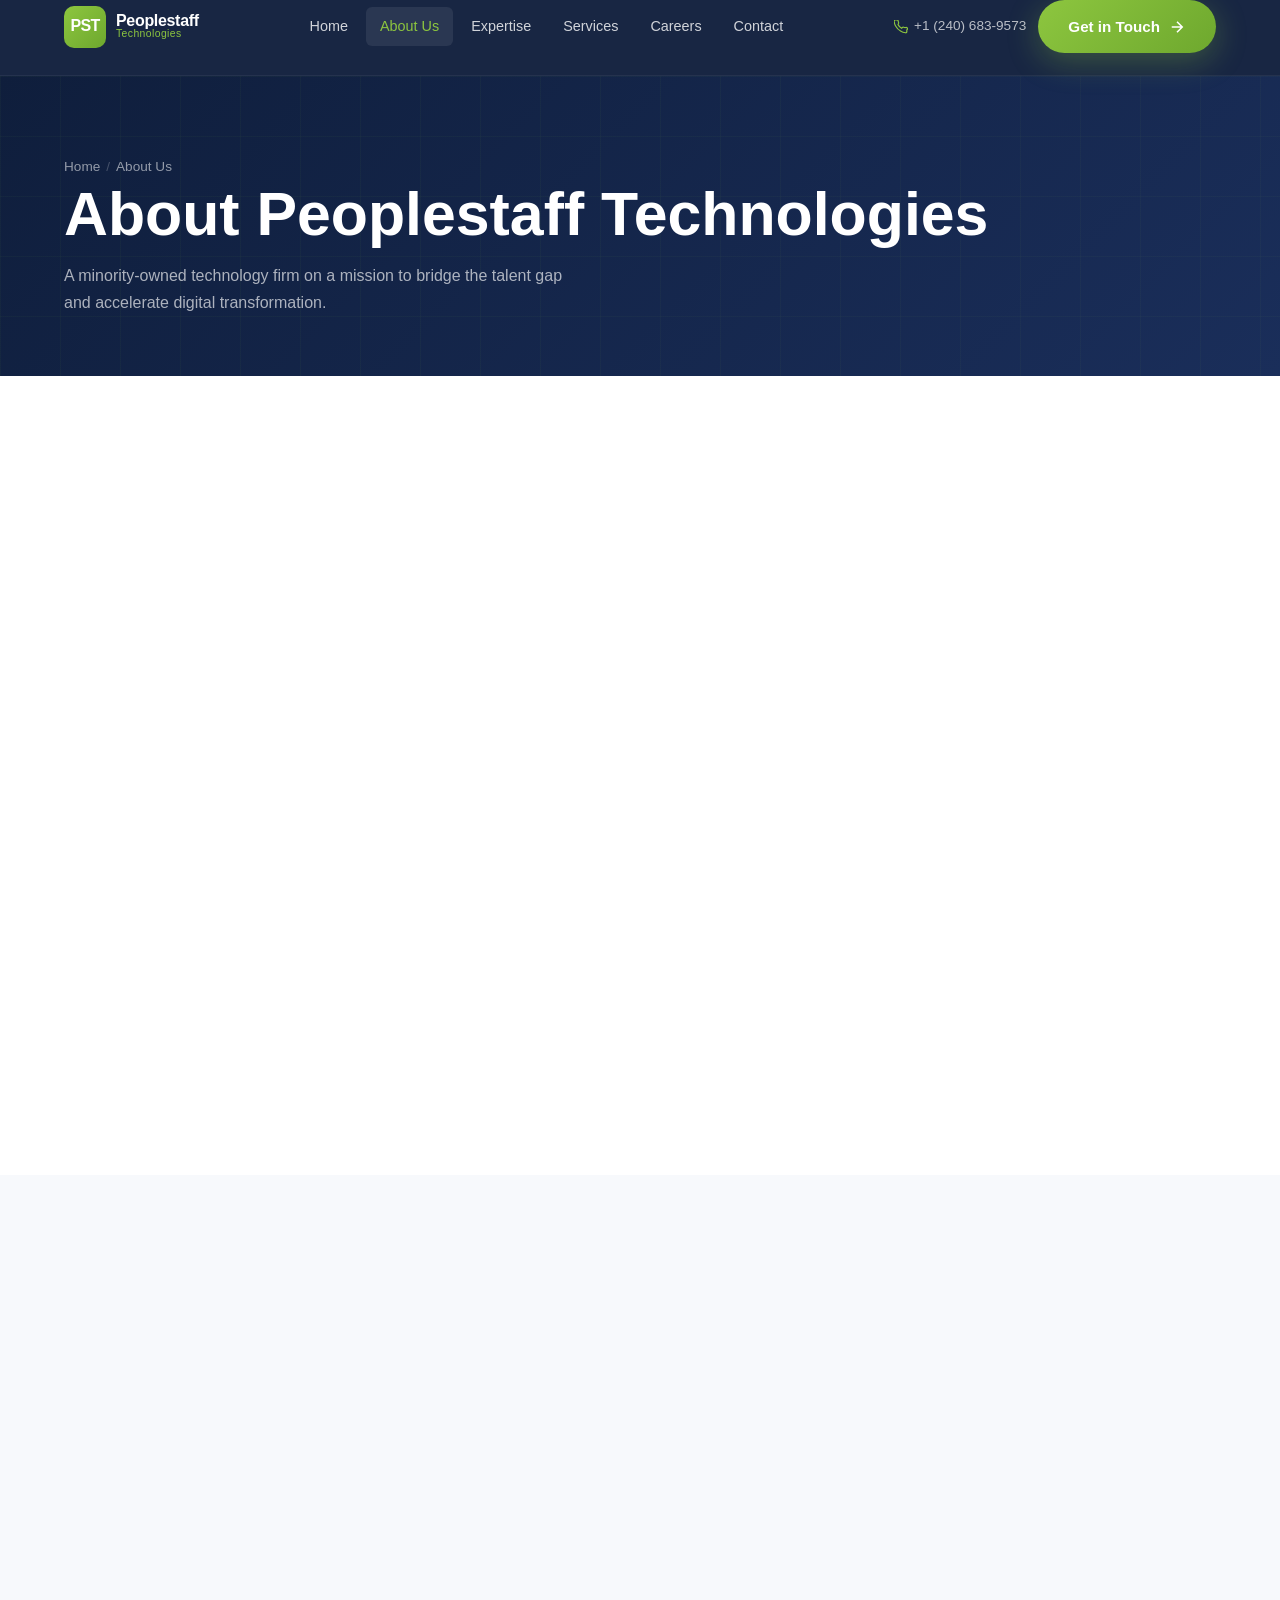
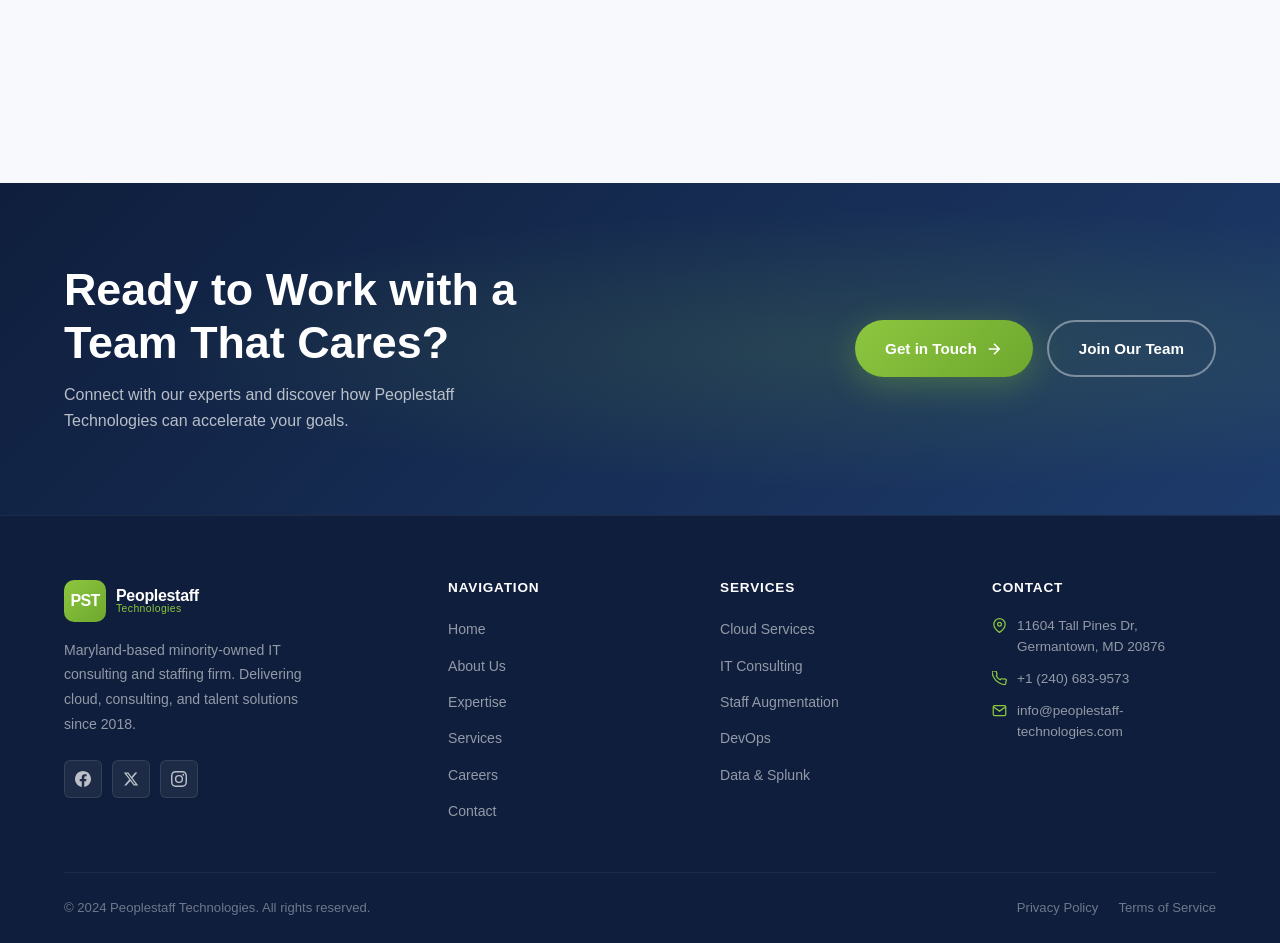
==== commit 240bb375: "Fix stylesheet link path in about.html" ====
--- a/about.html
+++ b/about.html
@@ -5,7 +5,7 @@
   <meta name="viewport" content="width=device-width, initial-scale=1.0"/>
   <title>About Us | Peoplestaff Technologies</title>
   <meta name="description" content="Learn about Peoplestaff Technologies — founded in 2018 by David Tiaha, a Maryland-based minority-owned IT firm built on excellence, reliability, and innovation."/>
-  <link rel="stylesheet" href="css/style.css"/>
+  <link rel="stylesheet" href="style.css"/>
 </head>
 <body>
 
--- a/style.css
+++ b/style.css
@@ -0,0 +1,734 @@
+/* ===================================================
+   PEOPLESTAFF TECHNOLOGIES — Design System
+   Primary: #1A2E5A  |  Accent: #8DC63F
+   =================================================== */
+
+@import url('https://fonts.googleapis.com/css2?family=Inter:wght@300;400;500;600;700;800;900&family=Outfit:wght@300;400;500;600;700;800&display=swap');
+
+/* ─── CSS Custom Properties ─── */
+:root {
+  --clr-navy:       #0F1E3C;
+  --clr-navy-mid:   #1A2E5A;
+  --clr-navy-light: #253D6E;
+  --clr-green:      #8DC63F;
+  --clr-green-dark: #6EA82E;
+  --clr-green-glow: rgba(141,198,63,0.18);
+  --clr-white:      #FFFFFF;
+  --clr-off-white:  #F7F9FC;
+  --clr-grey-100:   #EEF1F6;
+  --clr-grey-200:   #D8DDE8;
+  --clr-grey-400:   #8A93A8;
+  --clr-grey-600:   #4A5267;
+  --clr-text:       #1C2438;
+  --clr-text-muted: #5A6278;
+
+  --font-heading: 'Outfit', sans-serif;
+  --font-body:    'Inter', sans-serif;
+
+  --radius-sm:  6px;
+  --radius-md:  12px;
+  --radius-lg:  20px;
+  --radius-xl:  32px;
+  --radius-full: 9999px;
+
+  --shadow-sm:  0 2px 8px rgba(15,30,60,0.08);
+  --shadow-md:  0 8px 32px rgba(15,30,60,0.12);
+  --shadow-lg:  0 20px 60px rgba(15,30,60,0.16);
+  --shadow-green: 0 8px 32px rgba(141,198,63,0.3);
+
+  --transition: 0.3s cubic-bezier(0.4,0,0.2,1);
+  --transition-slow: 0.6s cubic-bezier(0.4,0,0.2,1);
+
+  --max-w: 1200px;
+  --section-py: 96px;
+  --header-h: 76px;
+}
+
+/* ─── Reset & Base ─── */
+*, *::before, *::after { box-sizing: border-box; margin: 0; padding: 0; }
+
+html { scroll-behavior: smooth; font-size: 16px; }
+
+body {
+  font-family: var(--font-body);
+  color: var(--clr-text);
+  background: var(--clr-white);
+  line-height: 1.65;
+  overflow-x: hidden;
+}
+
+img { max-width: 100%; display: block; }
+a  { text-decoration: none; color: inherit; }
+ul { list-style: none; }
+button { cursor: pointer; border: none; background: none; font-family: inherit; }
+
+/* ─── Typography ─── */
+h1,h2,h3,h4,h5,h6 {
+  font-family: var(--font-heading);
+  font-weight: 700;
+  line-height: 1.2;
+  color: var(--clr-navy);
+}
+h1 { font-size: clamp(2.2rem, 5vw, 3.8rem); }
+h2 { font-size: clamp(1.7rem, 3.5vw, 2.8rem); }
+h3 { font-size: clamp(1.2rem, 2.5vw, 1.6rem); }
+h4 { font-size: 1.15rem; }
+p  { color: var(--clr-text-muted); font-size: 1rem; }
+
+/* ─── Layout Utilities ─── */
+.container { max-width: var(--max-w); margin: 0 auto; padding: 0 24px; }
+.section    { padding: var(--section-py) 0; }
+.section-sm { padding: 64px 0; }
+
+.text-center { text-align: center; }
+.text-green  { color: var(--clr-green); }
+.text-white  { color: var(--clr-white); }
+.text-muted  { color: var(--clr-text-muted); }
+
+.badge {
+  display: inline-flex; align-items: center; gap: 6px;
+  background: var(--clr-green-glow);
+  color: var(--clr-green-dark);
+  font-size: 0.78rem; font-weight: 600; letter-spacing: 0.06em; text-transform: uppercase;
+  padding: 6px 14px; border-radius: var(--radius-full);
+  border: 1px solid rgba(141,198,63,0.3);
+  margin-bottom: 16px;
+}
+.badge::before { content: ''; display: inline-block; width: 6px; height: 6px; border-radius: 50%; background: var(--clr-green); }
+
+.section-header { max-width: 640px; }
+.section-header.centered { margin: 0 auto; text-align: center; }
+.section-header p { margin-top: 12px; font-size: 1.05rem; }
+
+/* ─── Buttons ─── */
+.btn {
+  display: inline-flex; align-items: center; gap: 8px;
+  padding: 14px 30px;
+  font-size: 0.95rem; font-weight: 600; font-family: var(--font-heading);
+  border-radius: var(--radius-full);
+  transition: var(--transition);
+  position: relative; overflow: hidden;
+}
+
+.btn-primary {
+  background: linear-gradient(135deg, var(--clr-green) 0%, var(--clr-green-dark) 100%);
+  color: var(--clr-white);
+  box-shadow: var(--shadow-green);
+}
+.btn-primary:hover { transform: translateY(-2px); box-shadow: 0 12px 40px rgba(141,198,63,0.45); }
+
+.btn-outline {
+  background: transparent;
+  color: var(--clr-green);
+  border: 2px solid var(--clr-green);
+}
+.btn-outline:hover { background: var(--clr-green); color: var(--clr-white); }
+
+.btn-white {
+  background: var(--clr-white);
+  color: var(--clr-navy);
+  box-shadow: var(--shadow-md);
+}
+.btn-white:hover { transform: translateY(-2px); box-shadow: var(--shadow-lg); }
+
+.btn-ghost {
+  color: var(--clr-white);
+  border: 2px solid rgba(255,255,255,0.4);
+}
+.btn-ghost:hover { border-color: var(--clr-white); background: rgba(255,255,255,0.1); }
+
+.btn svg { width: 18px; height: 18px; flex-shrink: 0; }
+
+/* ─── HEADER / NAV ─── */
+#header {
+  position: fixed; top: 0; left: 0; right: 0; z-index: 1000;
+  height: var(--header-h);
+  background: rgba(15,30,60,0.96);
+  backdrop-filter: blur(16px);
+  -webkit-backdrop-filter: blur(16px);
+  border-bottom: 1px solid rgba(255,255,255,0.06);
+  transition: var(--transition);
+}
+#header.scrolled {
+  background: rgba(10,20,48,0.98);
+  box-shadow: var(--shadow-md);
+}
+.header-inner {
+  display: flex; align-items: center; justify-content: space-between;
+  height: 100%; gap: 24px;
+}
+
+/* Logo */
+.logo { display: flex; align-items: center; gap: 10px; flex-shrink: 0; }
+.logo-mark {
+  width: 42px; height: 42px; border-radius: 10px;
+  background: linear-gradient(135deg, var(--clr-green) 0%, var(--clr-green-dark) 100%);
+  display: flex; align-items: center; justify-content: center;
+  font-family: var(--font-heading); font-weight: 900; font-size: 1rem; color: var(--clr-white);
+  letter-spacing: -0.04em;
+}
+.logo-text { display: flex; flex-direction: column; line-height: 1; }
+.logo-text span:first-child {
+  font-family: var(--font-heading); font-weight: 800; font-size: 1rem; color: var(--clr-white);
+  letter-spacing: -0.02em;
+}
+.logo-text span:last-child { font-size: 0.65rem; color: var(--clr-green); font-weight: 500; letter-spacing: 0.04em; }
+
+/* Nav links */
+.nav { display: flex; align-items: center; gap: 4px; }
+.nav a {
+  padding: 8px 14px; border-radius: var(--radius-sm);
+  font-size: 0.9rem; font-weight: 500; color: rgba(255,255,255,0.8);
+  transition: var(--transition);
+}
+.nav a:hover, .nav a.active { color: var(--clr-white); background: rgba(255,255,255,0.08); }
+.nav a.active { color: var(--clr-green); }
+
+.nav-actions { display: flex; align-items: center; gap: 12px; flex-shrink: 0; }
+.nav-contact {
+  font-size: 0.85rem; color: rgba(255,255,255,0.7); font-weight: 500;
+  display: flex; align-items: center; gap: 6px;
+}
+.nav-contact svg { width: 14px; height: 14px; color: var(--clr-green); flex-shrink: 0; }
+
+/* Mobile menu */
+.menu-toggle {
+  display: none; flex-direction: column; justify-content: center;
+  width: 40px; height: 40px; gap: 5px; border-radius: var(--radius-sm);
+  background: rgba(255,255,255,0.06); border: 1px solid rgba(255,255,255,0.1);
+  transition: var(--transition);
+}
+.menu-toggle span {
+  display: block; width: 22px; height: 2px;
+  background: var(--clr-white); border-radius: 2px;
+  margin: 0 auto; transition: var(--transition);
+}
+.menu-toggle.open span:nth-child(1) { transform: translateY(7px) rotate(45deg); }
+.menu-toggle.open span:nth-child(2) { opacity: 0; transform: scaleX(0); }
+.menu-toggle.open span:nth-child(3) { transform: translateY(-7px) rotate(-45deg); }
+
+/* Mobile drawer */
+.mobile-nav {
+  position: fixed; top: var(--header-h); left: 0; right: 0;
+  background: var(--clr-navy);
+  border-bottom: 1px solid rgba(255,255,255,0.08);
+  padding: 16px 24px 24px;
+  transform: translateY(-100%); opacity: 0; pointer-events: none;
+  transition: var(--transition);
+  z-index: 999;
+}
+.mobile-nav.open { transform: translateY(0); opacity: 1; pointer-events: auto; }
+.mobile-nav a {
+  display: block; padding: 13px 0;
+  font-size: 1rem; font-weight: 600; color: rgba(255,255,255,0.85);
+  border-bottom: 1px solid rgba(255,255,255,0.06);
+  transition: var(--transition);
+}
+.mobile-nav a:hover, .mobile-nav a.active { color: var(--clr-green); }
+.mobile-nav .btn { width: 100%; justify-content: center; margin-top: 20px; }
+
+/* Page offset for fixed header */
+.page-content { padding-top: var(--header-h); }
+
+/* ─── HERO ─── */
+.hero {
+  position: relative; min-height: 100vh;
+  display: flex; align-items: center;
+  background: linear-gradient(135deg, var(--clr-navy) 0%, var(--clr-navy-mid) 60%, #1D3B6B 100%);
+  overflow: hidden;
+}
+.hero-bg-grid {
+  position: absolute; inset: 0; pointer-events: none;
+  background-image:
+    linear-gradient(rgba(141,198,63,0.05) 1px, transparent 1px),
+    linear-gradient(90deg, rgba(141,198,63,0.05) 1px, transparent 1px);
+  background-size: 60px 60px;
+}
+.hero-blob {
+  position: absolute; border-radius: 50%; filter: blur(80px); pointer-events: none;
+}
+.hero-blob-1 {
+  width: 600px; height: 600px; right: -100px; top: -150px;
+  background: radial-gradient(circle, rgba(141,198,63,0.2) 0%, transparent 70%);
+  animation: float 8s ease-in-out infinite;
+}
+.hero-blob-2 {
+  width: 400px; height: 400px; left: -80px; bottom: -80px;
+  background: radial-gradient(circle, rgba(26,46,90,0.5) 0%, transparent 70%);
+  animation: float 10s ease-in-out infinite reverse;
+}
+@keyframes float {
+  0%, 100% { transform: translateY(0) scale(1); }
+  50%       { transform: translateY(-30px) scale(1.05); }
+}
+.hero-content {
+  position: relative; z-index: 1;
+  display: grid; grid-template-columns: 1fr 1fr; gap: 60px; align-items: center;
+  padding: 120px 0 80px;
+}
+.hero-tag {
+  display: inline-flex; align-items: center; gap: 8px;
+  background: rgba(141,198,63,0.15); border: 1px solid rgba(141,198,63,0.3);
+  color: var(--clr-green); font-size: 0.8rem; font-weight: 600;
+  padding: 6px 16px; border-radius: var(--radius-full); margin-bottom: 24px;
+}
+.hero-tag span { width: 6px; height: 6px; border-radius: 50%; background: var(--clr-green); display: inline-block; animation: pulse 2s infinite; }
+@keyframes pulse { 0%,100%{opacity:1;transform:scale(1)} 50%{opacity:.5;transform:scale(1.5)} }
+
+.hero h1 { color: var(--clr-white); margin-bottom: 20px; }
+.hero h1 em { font-style: normal; color: var(--clr-green); }
+.hero-desc { font-size: 1.1rem; color: rgba(255,255,255,0.72); margin-bottom: 36px; max-width: 480px; }
+.hero-actions { display: flex; gap: 14px; flex-wrap: wrap; }
+
+/* Hero stats */
+.hero-stats {
+  display: grid; grid-template-columns: repeat(3, 1fr); gap: 12px; margin-top: 48px;
+}
+.hero-stat {
+  background: rgba(255,255,255,0.05); border: 1px solid rgba(255,255,255,0.1);
+  border-radius: var(--radius-md); padding: 16px; text-align: center;
+  backdrop-filter: blur(10px);
+  transition: var(--transition);
+}
+.hero-stat:hover { background: rgba(141,198,63,0.1); border-color: rgba(141,198,63,0.3); }
+.hero-stat-num {
+  font-family: var(--font-heading); font-size: 1.8rem; font-weight: 800;
+  color: var(--clr-green); display: block;
+}
+.hero-stat-label { font-size: 0.78rem; color: rgba(255,255,255,0.6); margin-top: 2px; }
+
+/* Hero visual card */
+.hero-visual { position: relative; }
+.hero-card {
+  background: rgba(255,255,255,0.06);
+  border: 1px solid rgba(255,255,255,0.12);
+  border-radius: var(--radius-lg);
+  padding: 32px; backdrop-filter: blur(20px);
+  animation: cardFloat 6s ease-in-out infinite;
+}
+@keyframes cardFloat { 0%,100%{transform:translateY(0)} 50%{transform:translateY(-12px)} }
+
+.hero-card-icon {
+  width: 52px; height: 52px; border-radius: var(--radius-md);
+  background: linear-gradient(135deg, var(--clr-green), var(--clr-green-dark));
+  display: flex; align-items: center; justify-content: center; margin-bottom: 16px;
+}
+.hero-card-icon svg { width: 26px; height: 26px; color: white; }
+.hero-card h3 { color: white; font-size: 1.1rem; margin-bottom: 8px; }
+.hero-card p { color: rgba(255,255,255,0.6); font-size: 0.88rem; }
+
+.hero-pills { display: flex; flex-wrap: wrap; gap: 8px; margin-top: 20px; }
+.pill {
+  background: rgba(141,198,63,0.12); border: 1px solid rgba(141,198,63,0.25);
+  color: var(--clr-green); font-size: 0.78rem; font-weight: 600;
+  padding: 5px 12px; border-radius: var(--radius-full);
+}
+
+.hero-badge-float {
+  position: absolute; background: var(--clr-white);
+  border-radius: var(--radius-md); padding: 12px 16px;
+  box-shadow: var(--shadow-lg); display: flex; align-items: center; gap: 10px;
+}
+.hero-badge-float.top { top: -20px; right: -20px; }
+.hero-badge-float.bottom { bottom: 20px; left: -30px; }
+.hero-badge-float .dot { width: 10px; height: 10px; border-radius: 50%; background: var(--clr-green); flex-shrink: 0; }
+.hero-badge-float div span:first-child { font-size: 0.85rem; font-weight: 700; color: var(--clr-navy); display: block; }
+.hero-badge-float div span:last-child  { font-size: 0.72rem; color: var(--clr-text-muted); }
+
+/* ─── SERVICES ─── */
+.services-grid {
+  display: grid; grid-template-columns: repeat(auto-fit, minmax(300px, 1fr)); gap: 24px;
+  margin-top: 48px;
+}
+.service-card {
+  background: var(--clr-white); border: 1px solid var(--clr-grey-100);
+  border-radius: var(--radius-lg); padding: 36px 32px;
+  box-shadow: var(--shadow-sm);
+  transition: var(--transition); position: relative; overflow: hidden;
+}
+.service-card::before {
+  content: ''; position: absolute; top: 0; left: 0; right: 0; height: 3px;
+  background: linear-gradient(90deg, var(--clr-green) 0%, var(--clr-green-dark) 100%);
+  transform: scaleX(0); transform-origin: left;
+  transition: var(--transition);
+}
+.service-card:hover { transform: translateY(-6px); box-shadow: var(--shadow-md); border-color: rgba(141,198,63,0.25); }
+.service-card:hover::before { transform: scaleX(1); }
+
+.service-icon {
+  width: 56px; height: 56px; border-radius: var(--radius-md);
+  background: var(--clr-green-glow); display: flex; align-items: center; justify-content: center;
+  margin-bottom: 20px; transition: var(--transition);
+}
+.service-card:hover .service-icon { background: var(--clr-green); }
+.service-icon svg { width: 28px; height: 28px; color: var(--clr-green); transition: var(--transition); }
+.service-card:hover .service-icon svg { color: white; }
+.service-card h3 { margin-bottom: 10px; font-size: 1.2rem; }
+.service-card p  { font-size: 0.92rem; line-height: 1.7; }
+.service-card .link {
+  display: inline-flex; align-items: center; gap: 4px; margin-top: 20px;
+  font-size: 0.88rem; font-weight: 600; color: var(--clr-green);
+  transition: var(--transition);
+}
+.service-card .link svg { width: 14px; height: 14px; transition: var(--transition); }
+.service-card:hover .link svg { transform: translateX(4px); }
+
+/* ─── WHY CHOOSE US ─── */
+.why-us { background: var(--clr-off-white); }
+.why-us-grid {
+  display: grid; grid-template-columns: 1fr 1fr; gap: 48px 64px; align-items: center;
+  margin-top: 48px;
+}
+.why-us-features { display: grid; gap: 16px; }
+.feature-item {
+  display: flex; align-items: flex-start; gap: 16px;
+  background: var(--clr-white); border: 1px solid var(--clr-grey-100);
+  border-radius: var(--radius-md); padding: 20px;
+  transition: var(--transition);
+}
+.feature-item:hover { border-color: rgba(141,198,63,0.4); box-shadow: var(--shadow-sm); transform: translateX(4px); }
+.feature-check {
+  width: 36px; height: 36px; border-radius: var(--radius-sm);
+  background: linear-gradient(135deg, var(--clr-green), var(--clr-green-dark));
+  display: flex; align-items: center; justify-content: center; flex-shrink: 0;
+}
+.feature-check svg { width: 18px; height: 18px; color: white; }
+.feature-item h4 { font-size: 0.95rem; margin-bottom: 2px; }
+.feature-item p  { font-size: 0.85rem; }
+
+.why-us-visual {
+  background: linear-gradient(135deg, var(--clr-navy) 0%, var(--clr-navy-mid) 100%);
+  border-radius: var(--radius-xl); padding: 40px; position: relative; overflow: hidden;
+}
+.why-us-visual::before {
+  content: ''; position: absolute; top: -40px; right: -40px;
+  width: 200px; height: 200px; border-radius: 50%;
+  background: radial-gradient(circle, rgba(141,198,63,0.2) 0%, transparent 70%);
+}
+.why-us-title { font-size: 1.4rem; color: white; font-family: var(--font-heading); margin-bottom: 24px; }
+.certifications { display: grid; gap: 12px; }
+.cert-item {
+  display: flex; align-items: center; gap: 12px;
+  background: rgba(255,255,255,0.06); border: 1px solid rgba(255,255,255,0.1);
+  border-radius: var(--radius-md); padding: 14px 16px;
+}
+.cert-badge {
+  width: 32px; height: 32px; border-radius: 8px;
+  background: var(--clr-green); display: flex; align-items: center; justify-content: center; flex-shrink: 0;
+}
+.cert-badge svg { width: 16px; height: 16px; color: white; }
+.cert-item span { font-size: 0.88rem; color: rgba(255,255,255,0.85); font-weight: 500; }
+
+/* ─── CASE STUDIES ─── */
+.cases-grid {
+  display: grid; grid-template-columns: repeat(auto-fit, minmax(340px, 1fr)); gap: 24px;
+  margin-top: 48px;
+}
+.case-card {
+  background: var(--clr-white); border: 1px solid var(--clr-grey-100);
+  border-radius: var(--radius-lg); overflow: hidden;
+  box-shadow: var(--shadow-sm); transition: var(--transition);
+}
+.case-card:hover { transform: translateY(-6px); box-shadow: var(--shadow-md); }
+.case-thumb {
+  height: 200px; position: relative; overflow: hidden;
+  background: linear-gradient(135deg, var(--clr-navy) 0%, var(--clr-navy-light) 100%);
+  display: flex; align-items: center; justify-content: center;
+}
+.case-thumb-icon { width: 70px; height: 70px; opacity: 0.3; color: white; }
+.case-thumb-label {
+  position: absolute; top: 16px; left: 16px;
+  background: var(--clr-green); color: white; font-size: 0.72rem;
+  font-weight: 700; padding: 4px 10px; border-radius: var(--radius-full);
+  text-transform: uppercase; letter-spacing: 0.06em;
+}
+.case-body { padding: 28px 28px; }
+.case-body h3 { font-size: 1.1rem; margin-bottom: 10px; }
+.case-body p  { font-size: 0.88rem; margin-bottom: 16px; }
+.case-tags { display: flex; gap: 6px; flex-wrap: wrap; }
+.case-tag {
+  font-size: 0.75rem; font-weight: 600; color: var(--clr-navy-mid);
+  background: var(--clr-grey-100); border-radius: var(--radius-full);
+  padding: 3px 10px;
+}
+
+/* ─── TESTIMONIALS ─── */
+.testimonials { background: var(--clr-navy); }
+.testimonials-grid {
+  display: grid; grid-template-columns: repeat(auto-fit, minmax(320px, 1fr)); gap: 24px;
+  margin-top: 48px;
+}
+.testimonial-card {
+  background: rgba(255,255,255,0.05); border: 1px solid rgba(255,255,255,0.1);
+  border-radius: var(--radius-lg); padding: 32px;
+  backdrop-filter: blur(10px); transition: var(--transition);
+}
+.testimonial-card:hover { background: rgba(255,255,255,0.08); border-color: rgba(141,198,63,0.3); transform: translateY(-4px); }
+.testimonial-stars { color: var(--clr-green); font-size: 1rem; letter-spacing: 2px; margin-bottom: 16px; }
+.testimonial-text { font-size: 0.95rem; color: rgba(255,255,255,0.8); line-height: 1.75; font-style: italic; margin-bottom: 24px; }
+.testimonial-author { display: flex; align-items: center; gap: 12px; }
+.author-avatar {
+  width: 44px; height: 44px; border-radius: 50%;
+  background: linear-gradient(135deg, var(--clr-green), var(--clr-green-dark));
+  display: flex; align-items: center; justify-content: center;
+  font-family: var(--font-heading); font-weight: 800; font-size: 0.9rem; color: white; flex-shrink: 0;
+}
+.author-name  { font-size: 0.92rem; font-weight: 700; color: white; }
+.author-title { font-size: 0.78rem; color: rgba(255,255,255,0.5); }
+
+/* ─── STATS BAR ─── */
+.stats-bar { background: linear-gradient(135deg, var(--clr-green) 0%, var(--clr-green-dark) 100%); }
+.stats-bar-inner {
+  display: grid; grid-template-columns: repeat(4, 1fr); gap: 0;
+  padding: 48px 0;
+}
+.stat-item { text-align: center; position: relative; }
+.stat-item + .stat-item::before {
+  content: ''; position: absolute; left: 0; top: 50%; transform: translateY(-50%);
+  height: 50px; width: 1px; background: rgba(255,255,255,0.25);
+}
+.stat-num {
+  font-family: var(--font-heading); font-size: 2.8rem; font-weight: 900;
+  color: white; display: block; line-height: 1; margin-bottom: 6px;
+}
+.stat-label { font-size: 0.88rem; color: rgba(255,255,255,0.85); font-weight: 500; }
+
+/* ─── CTA SECTION ─── */
+.cta-section {
+  background: linear-gradient(135deg, var(--clr-navy) 0%, #1D3B6B 100%);
+  position: relative; overflow: hidden;
+}
+.cta-section::before {
+  content: ''; position: absolute; inset: 0;
+  background: radial-gradient(ellipse at 70% 50%, rgba(141,198,63,0.15) 0%, transparent 60%);
+}
+.cta-inner {
+  position: relative; z-index: 1; padding: 80px 0;
+  display: flex; align-items: center; justify-content: space-between; gap: 48px;
+}
+.cta-inner h2 { color: white; max-width: 500px; }
+.cta-inner p  { color: rgba(255,255,255,0.7); margin-top: 12px; max-width: 440px; }
+.cta-actions { display: flex; gap: 14px; flex-shrink: 0; }
+
+/* ─── FOOTER ─── */
+#footer {
+  background: var(--clr-navy); border-top: 1px solid rgba(255,255,255,0.06);
+}
+.footer-top {
+  display: grid; grid-template-columns: 1.5fr 1fr 1fr 1fr; gap: 48px;
+  padding: 64px 0 48px;
+}
+.footer-brand p { font-size: 0.88rem; color: rgba(255,255,255,0.55); line-height: 1.75; margin: 16px 0 24px; max-width: 260px; }
+.footer-socials { display: flex; gap: 10px; }
+.social-btn {
+  width: 38px; height: 38px; border-radius: var(--radius-sm);
+  background: rgba(255,255,255,0.06); border: 1px solid rgba(255,255,255,0.1);
+  display: flex; align-items: center; justify-content: center; transition: var(--transition);
+}
+.social-btn:hover { background: var(--clr-green); border-color: var(--clr-green); }
+.social-btn svg { width: 16px; height: 16px; color: rgba(255,255,255,0.7); }
+.social-btn:hover svg { color: white; }
+
+.footer-col h5 { font-family: var(--font-heading); font-size: 0.85rem; font-weight: 700; color: white; letter-spacing: 0.06em; text-transform: uppercase; margin-bottom: 20px; }
+.footer-col ul { display: grid; gap: 10px; }
+.footer-col ul li a { font-size: 0.88rem; color: rgba(255,255,255,0.55); transition: var(--transition); }
+.footer-col ul li a:hover { color: var(--clr-green); }
+
+.footer-contact-item { display: flex; gap: 10px; align-items: flex-start; margin-bottom: 12px; }
+.footer-contact-item svg { width: 15px; height: 15px; color: var(--clr-green); flex-shrink: 0; margin-top: 2px; }
+.footer-contact-item span { font-size: 0.85rem; color: rgba(255,255,255,0.55); line-height: 1.5; }
+
+.footer-bottom {
+  border-top: 1px solid rgba(255,255,255,0.06);
+  padding: 24px 0;
+  display: flex; align-items: center; justify-content: space-between; gap: 16px;
+}
+.footer-bottom p { font-size: 0.82rem; color: rgba(255,255,255,0.4); }
+.footer-bottom-links { display: flex; gap: 20px; }
+.footer-bottom-links a { font-size: 0.82rem; color: rgba(255,255,255,0.4); transition: var(--transition); }
+.footer-bottom-links a:hover { color: var(--clr-green); }
+
+/* ─── INNER PAGE HERO ─── */
+.page-hero {
+  background: linear-gradient(135deg, var(--clr-navy) 0%, var(--clr-navy-mid) 100%);
+  padding: 80px 0 60px; position: relative; overflow: hidden;
+}
+.page-hero::after {
+  content: ''; position: absolute; inset: 0; pointer-events: none;
+  background-image: linear-gradient(rgba(141,198,63,0.04) 1px, transparent 1px),
+                    linear-gradient(90deg, rgba(141,198,63,0.04) 1px, transparent 1px);
+  background-size: 60px 60px;
+}
+.page-hero-content { position: relative; z-index: 1; }
+.page-hero h1 { color: white; margin-bottom: 12px; }
+.breadcrumb { display: flex; align-items: center; gap: 6px; font-size: 0.85rem; color: rgba(255,255,255,0.55); }
+.breadcrumb a:hover { color: var(--clr-green); }
+.breadcrumb-sep { opacity: 0.4; }
+
+/* ─── ABOUT ─── */
+.about-mission { background: var(--clr-off-white); }
+.about-grid { display: grid; grid-template-columns: 1fr 1fr; gap: 64px; align-items: center; margin-top: 48px; }
+.about-visual {
+  background: linear-gradient(135deg, var(--clr-navy) 0%, var(--clr-navy-mid) 100%);
+  border-radius: var(--radius-xl); padding: 48px; position: relative; overflow: hidden;
+}
+.about-visual::before {
+  content: ''; position: absolute; right: -50px; top: -50px;
+  width: 250px; height: 250px; border-radius: 50%;
+  background: radial-gradient(circle, rgba(141,198,63,0.2) 0%, transparent 70%);
+}
+.about-logo {
+  width: 80px; height: 80px; border-radius: var(--radius-lg);
+  background: linear-gradient(135deg, var(--clr-green), var(--clr-green-dark));
+  display: flex; align-items: center; justify-content: center;
+  font-family: var(--font-heading); font-weight: 900; font-size: 1.8rem; color: white;
+  margin-bottom: 24px; position: relative;
+}
+.about-year-badge {
+  position: absolute; bottom: 16px; right: 16px;
+  background: var(--clr-green); color: white; font-size: 0.78rem; font-weight: 700;
+  padding: 4px 10px; border-radius: var(--radius-full);
+}
+.mvv-grid { display: grid; gap: 16px; }
+.mvv-card {
+  background: rgba(255,255,255,0.06); border: 1px solid rgba(255,255,255,0.1);
+  border-radius: var(--radius-md); padding: 20px;
+}
+.mvv-card h4 { color: var(--clr-green); font-size: 0.75rem; text-transform: uppercase; letter-spacing: 0.08em; margin-bottom: 6px; }
+.mvv-card p  { font-size: 0.88rem; color: rgba(255,255,255,0.7); }
+.values-grid { display: grid; grid-template-columns: repeat(auto-fit, minmax(200px, 1fr)); gap: 20px; margin-top: 48px; }
+.value-card {
+  background: var(--clr-white); border: 1px solid var(--clr-grey-100);
+  border-radius: var(--radius-md); padding: 24px; text-align: center;
+  transition: var(--transition);
+}
+.value-card:hover { border-color: rgba(141,198,63,0.4); box-shadow: var(--shadow-sm); transform: translateY(-4px); }
+.value-icon {
+  width: 48px; height: 48px; border-radius: var(--radius-md);
+  background: var(--clr-green-glow); display: flex; align-items: center; justify-content: center; margin: 0 auto 14px;
+}
+.value-icon svg { width: 24px; height: 24px; color: var(--clr-green); }
+.value-card h4 { font-size: 0.95rem; }
+.value-card p  { font-size: 0.83rem; margin-top: 6px; }
+
+/* ─── CAREERS ─── */
+.roles-grid { display: grid; grid-template-columns: repeat(auto-fit, minmax(260px, 1fr)); gap: 20px; margin-top: 48px; }
+.role-card {
+  background: var(--clr-white); border: 1px solid var(--clr-grey-100);
+  border-radius: var(--radius-lg); padding: 28px; transition: var(--transition);
+}
+.role-card:hover { border-color: rgba(141,198,63,0.4); box-shadow: var(--shadow-md); transform: translateY(-4px); }
+.role-icon {
+  width: 48px; height: 48px; border-radius: var(--radius-md);
+  background: var(--clr-green-glow); display: flex; align-items: center; justify-content: center; margin-bottom: 16px;
+}
+.role-icon svg { width: 24px; height: 24px; color: var(--clr-green); }
+.role-card h3 { font-size: 1rem; margin-bottom: 8px; }
+.role-card p  { font-size: 0.85rem; }
+.role-card .btn { margin-top: 20px; padding: 10px 20px; font-size: 0.85rem; }
+
+/* ─── CONTACT ─── */
+.contact-layout { display: grid; grid-template-columns: 1fr 1.4fr; gap: 48px; margin-top: 48px; }
+.contact-info { display: grid; gap: 16px; }
+.contact-info-card {
+  background: var(--clr-off-white); border: 1px solid var(--clr-grey-100);
+  border-radius: var(--radius-md); padding: 24px;
+  display: flex; align-items: flex-start; gap: 16px;
+}
+.contact-info-icon {
+  width: 44px; height: 44px; border-radius: var(--radius-sm);
+  background: var(--clr-green-glow); display: flex; align-items: center; justify-content: center; flex-shrink: 0;
+}
+.contact-info-icon svg { width: 20px; height: 20px; color: var(--clr-green); }
+.contact-info-card h4 { font-size: 0.88rem; margin-bottom: 4px; }
+.contact-info-card p  { font-size: 0.85rem; line-height: 1.55; }
+
+.offices-grid { display: grid; grid-template-columns: repeat(auto-fill, minmax(180px, 1fr)); gap: 12px; margin-top: 32px; }
+.office-tag {
+  background: var(--clr-white); border: 1px solid var(--clr-grey-100);
+  border-radius: var(--radius-md); padding: 14px 16px;
+  display: flex; align-items: center; gap: 8px;
+  font-size: 0.88rem; font-weight: 500; color: var(--clr-navy);
+  transition: var(--transition);
+}
+.office-tag:hover { border-color: rgba(141,198,63,0.4); background: var(--clr-green-glow); }
+.office-dot { width: 8px; height: 8px; border-radius: 50%; background: var(--clr-green); flex-shrink: 0; }
+
+/* Contact form */
+.contact-form-wrap {
+  background: var(--clr-white); border: 1px solid var(--clr-grey-100);
+  border-radius: var(--radius-xl); padding: 40px; box-shadow: var(--shadow-md);
+}
+.contact-form-wrap h3 { margin-bottom: 24px; }
+.form-row { display: grid; grid-template-columns: 1fr 1fr; gap: 16px; }
+.form-group { display: flex; flex-direction: column; gap: 6px; margin-bottom: 16px; }
+.form-group label { font-size: 0.85rem; font-weight: 600; color: var(--clr-navy); }
+.form-group input,
+.form-group select,
+.form-group textarea {
+  padding: 12px 16px;
+  border: 1.5px solid var(--clr-grey-200); border-radius: var(--radius-md);
+  font-size: 0.92rem; font-family: var(--font-body); color: var(--clr-text);
+  background: var(--clr-off-white); transition: var(--transition);
+  outline: none; width: 100%;
+}
+.form-group input:focus,
+.form-group select:focus,
+.form-group textarea:focus { border-color: var(--clr-green); background: white; box-shadow: 0 0 0 3px var(--clr-green-glow); }
+.form-group textarea { resize: vertical; min-height: 120px; }
+.form-submit { width: 100%; padding: 16px; font-size: 1rem; }
+
+/* ─── SCROLL ANIMATIONS ─── */
+.fade-up { opacity: 0; transform: translateY(30px); transition: opacity 0.6s ease, transform 0.6s ease; }
+.fade-up.visible { opacity: 1; transform: translateY(0); }
+.fade-up.delay-1 { transition-delay: 0.1s; }
+.fade-up.delay-2 { transition-delay: 0.2s; }
+.fade-up.delay-3 { transition-delay: 0.3s; }
+.fade-up.delay-4 { transition-delay: 0.4s; }
+
+/* ─── BACK TO TOP ─── */
+#back-top {
+  position: fixed; bottom: 28px; right: 28px; z-index: 500;
+  width: 44px; height: 44px; border-radius: 50%;
+  background: var(--clr-green); box-shadow: var(--shadow-green);
+  display: flex; align-items: center; justify-content: center;
+  opacity: 0; pointer-events: none; transform: translateY(10px);
+  transition: var(--transition);
+}
+#back-top.visible { opacity: 1; pointer-events: auto; transform: translateY(0); }
+#back-top:hover { background: var(--clr-green-dark); transform: translateY(-4px); }
+#back-top svg { width: 20px; height: 20px; color: white; }
+
+/* ─── RESPONSIVE ─── */
+@media (max-width: 1024px) {
+  :root { --section-py: 72px; }
+  .hero-content { gap: 36px; }
+  .footer-top { grid-template-columns: 1fr 1fr; gap: 36px; }
+  .why-us-grid { gap: 36px; }
+}
+
+@media (max-width: 768px) {
+  :root { --section-py: 56px; }
+  .nav, .nav-contact { display: none; }
+  .menu-toggle { display: flex; }
+  .hero-content { grid-template-columns: 1fr; gap: 40px; }
+  .hero-visual { display: none; }
+  .hero-stats { grid-template-columns: repeat(3, 1fr); }
+  .stats-bar-inner { grid-template-columns: repeat(2, 1fr); gap: 24px; }
+  .stat-item + .stat-item::before { display: none; }
+  .why-us-grid { grid-template-columns: 1fr; }
+  .about-grid { grid-template-columns: 1fr; }
+  .contact-layout { grid-template-columns: 1fr; }
+  .form-row { grid-template-columns: 1fr; }
+  .cta-inner { flex-direction: column; text-align: center; }
+  .cta-actions { justify-content: center; }
+  .footer-top { grid-template-columns: 1fr; }
+  .footer-bottom { flex-direction: column; text-align: center; }
+}
+
+@media (max-width: 480px) {
+  .hero-stats { grid-template-columns: 1fr; }
+  .hero-actions { flex-direction: column; }
+  .hero-actions .btn { width: 100%; justify-content: center; }
+  .stats-bar-inner { grid-template-columns: 1fr; }
+}
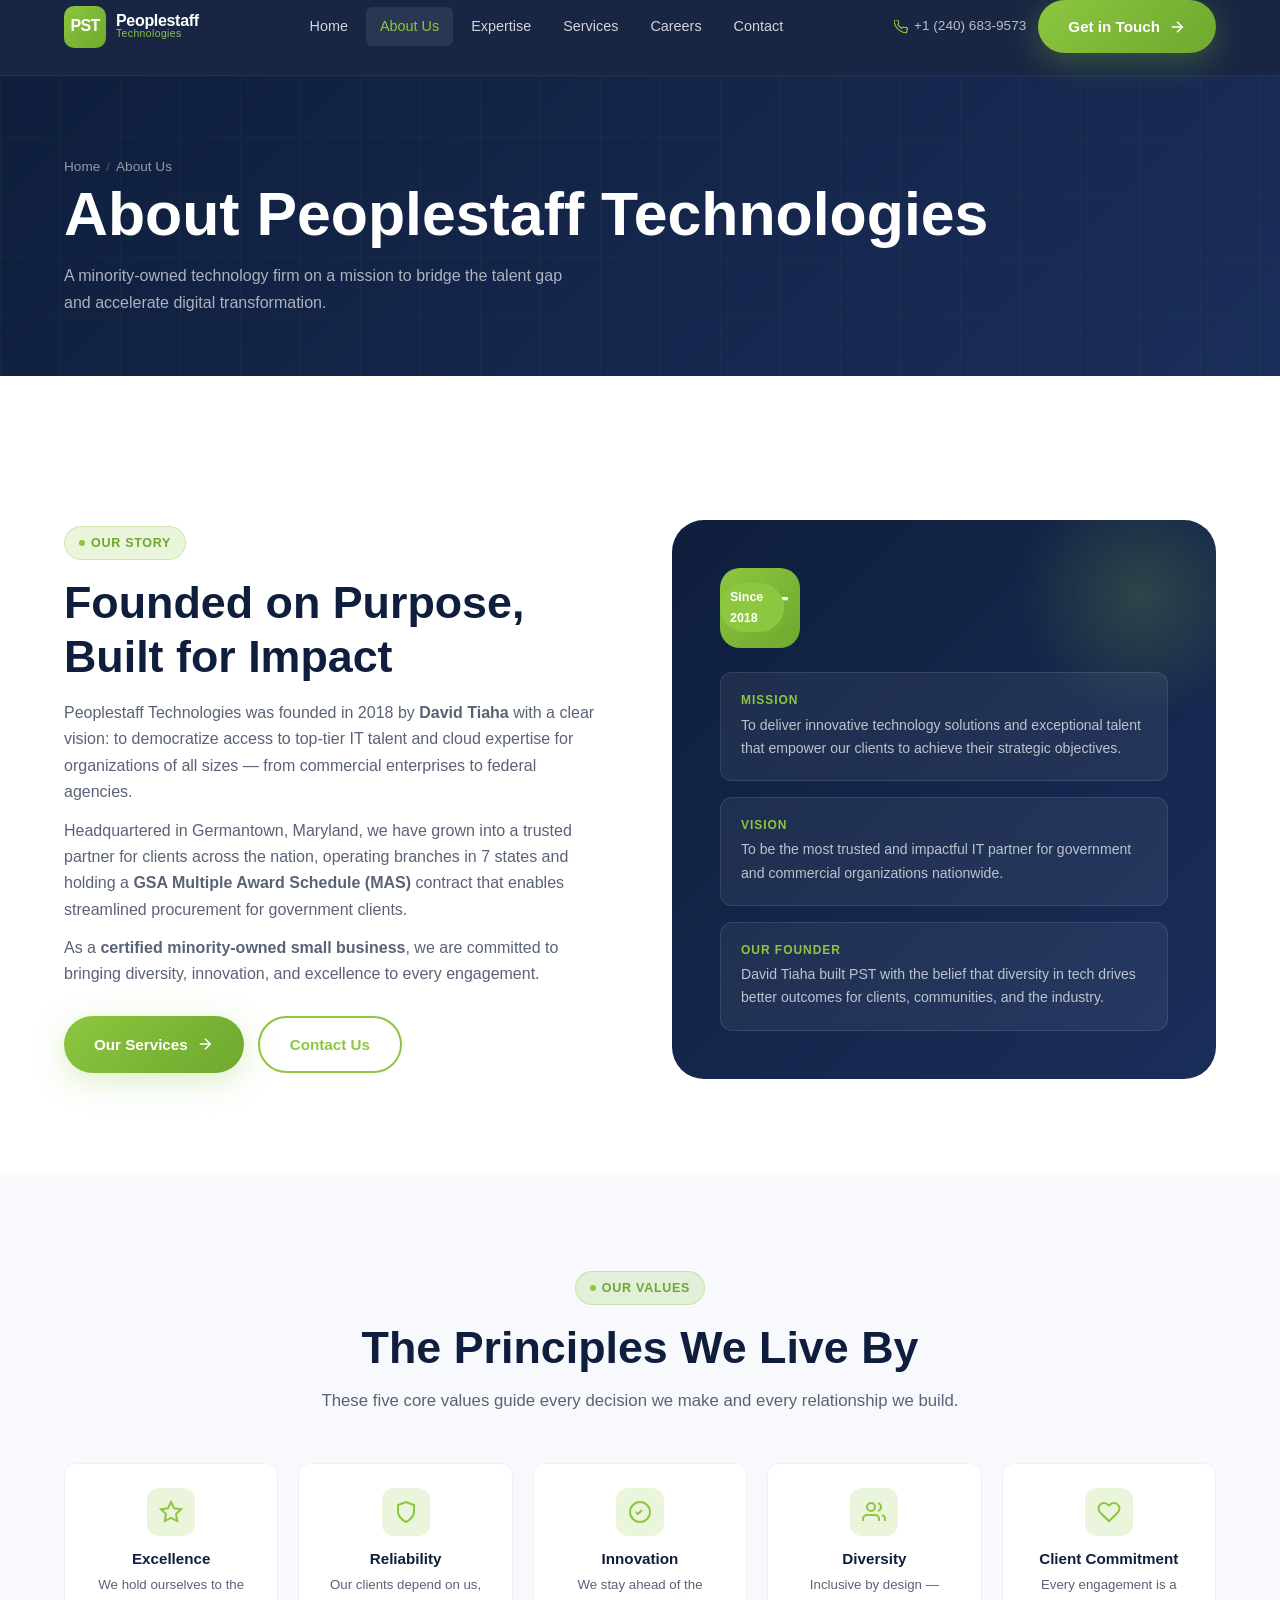
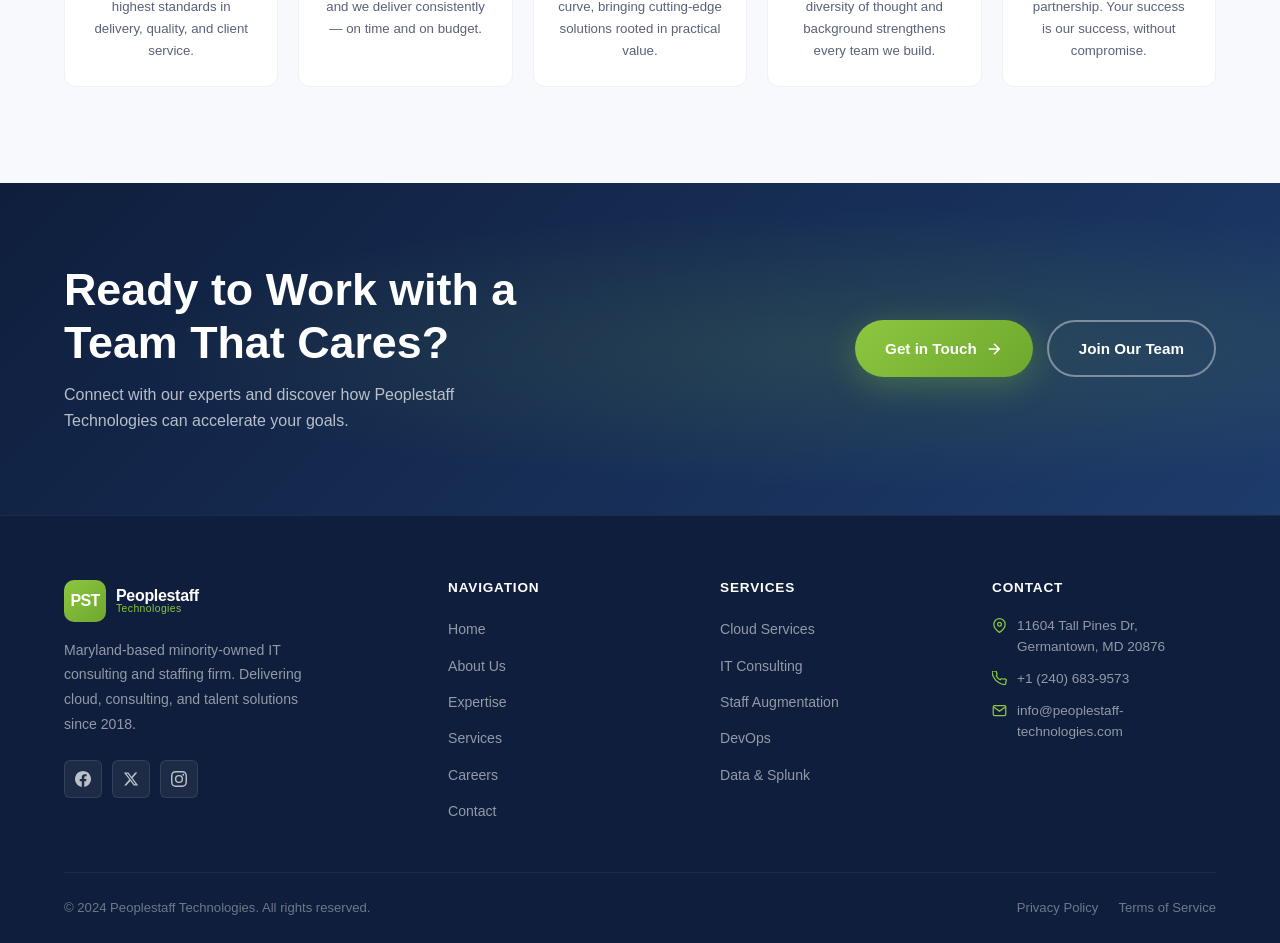
==== commit 7f326b8e: "Fix script tag source path in about.html" ====
--- a/about.html
+++ b/about.html
@@ -177,6 +177,6 @@
 </footer>
 
 <button id="back-top" aria-label="Back to top"><svg viewBox="0 0 24 24" fill="none" stroke="currentColor" stroke-width="2.5"><path d="M18 15l-6-6-6 6"/></svg></button>
-<script src="js/main.js"></script>
+<script src="main.js"></script>
 </body>
 </html>
